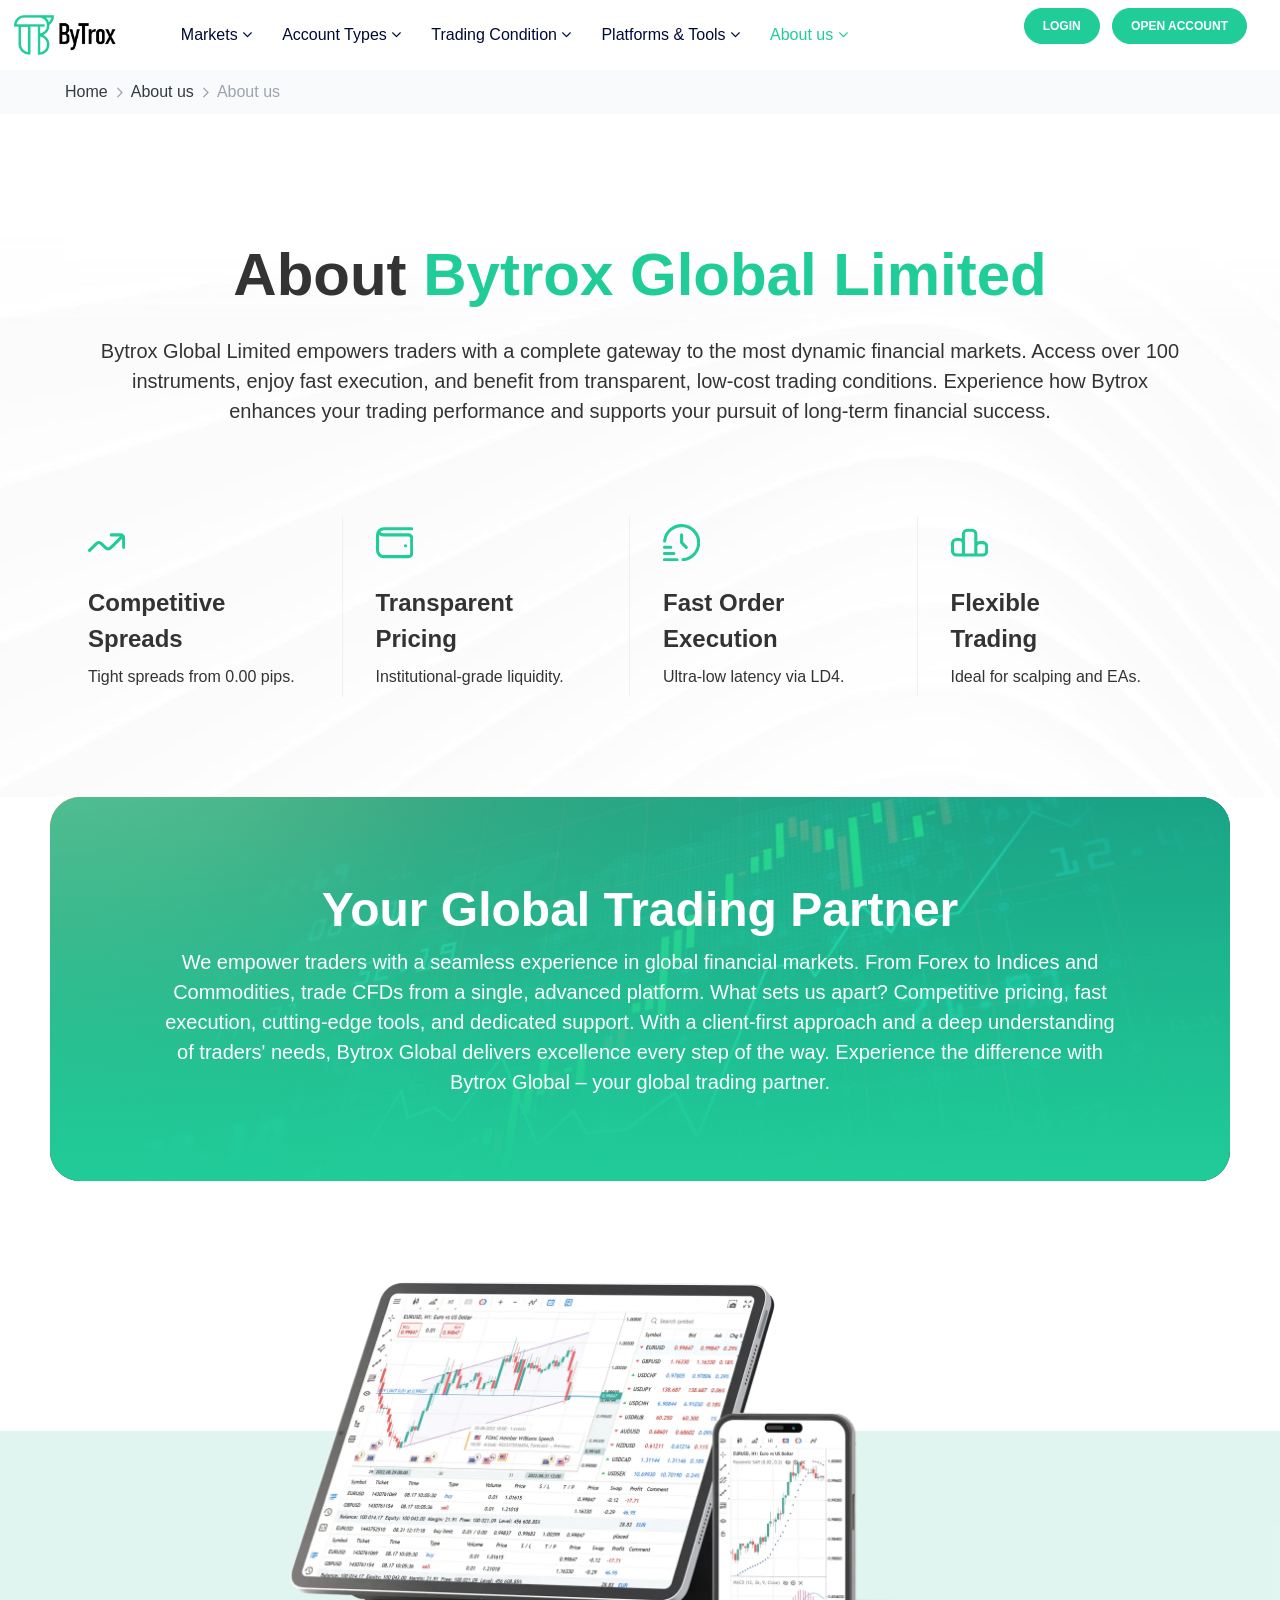
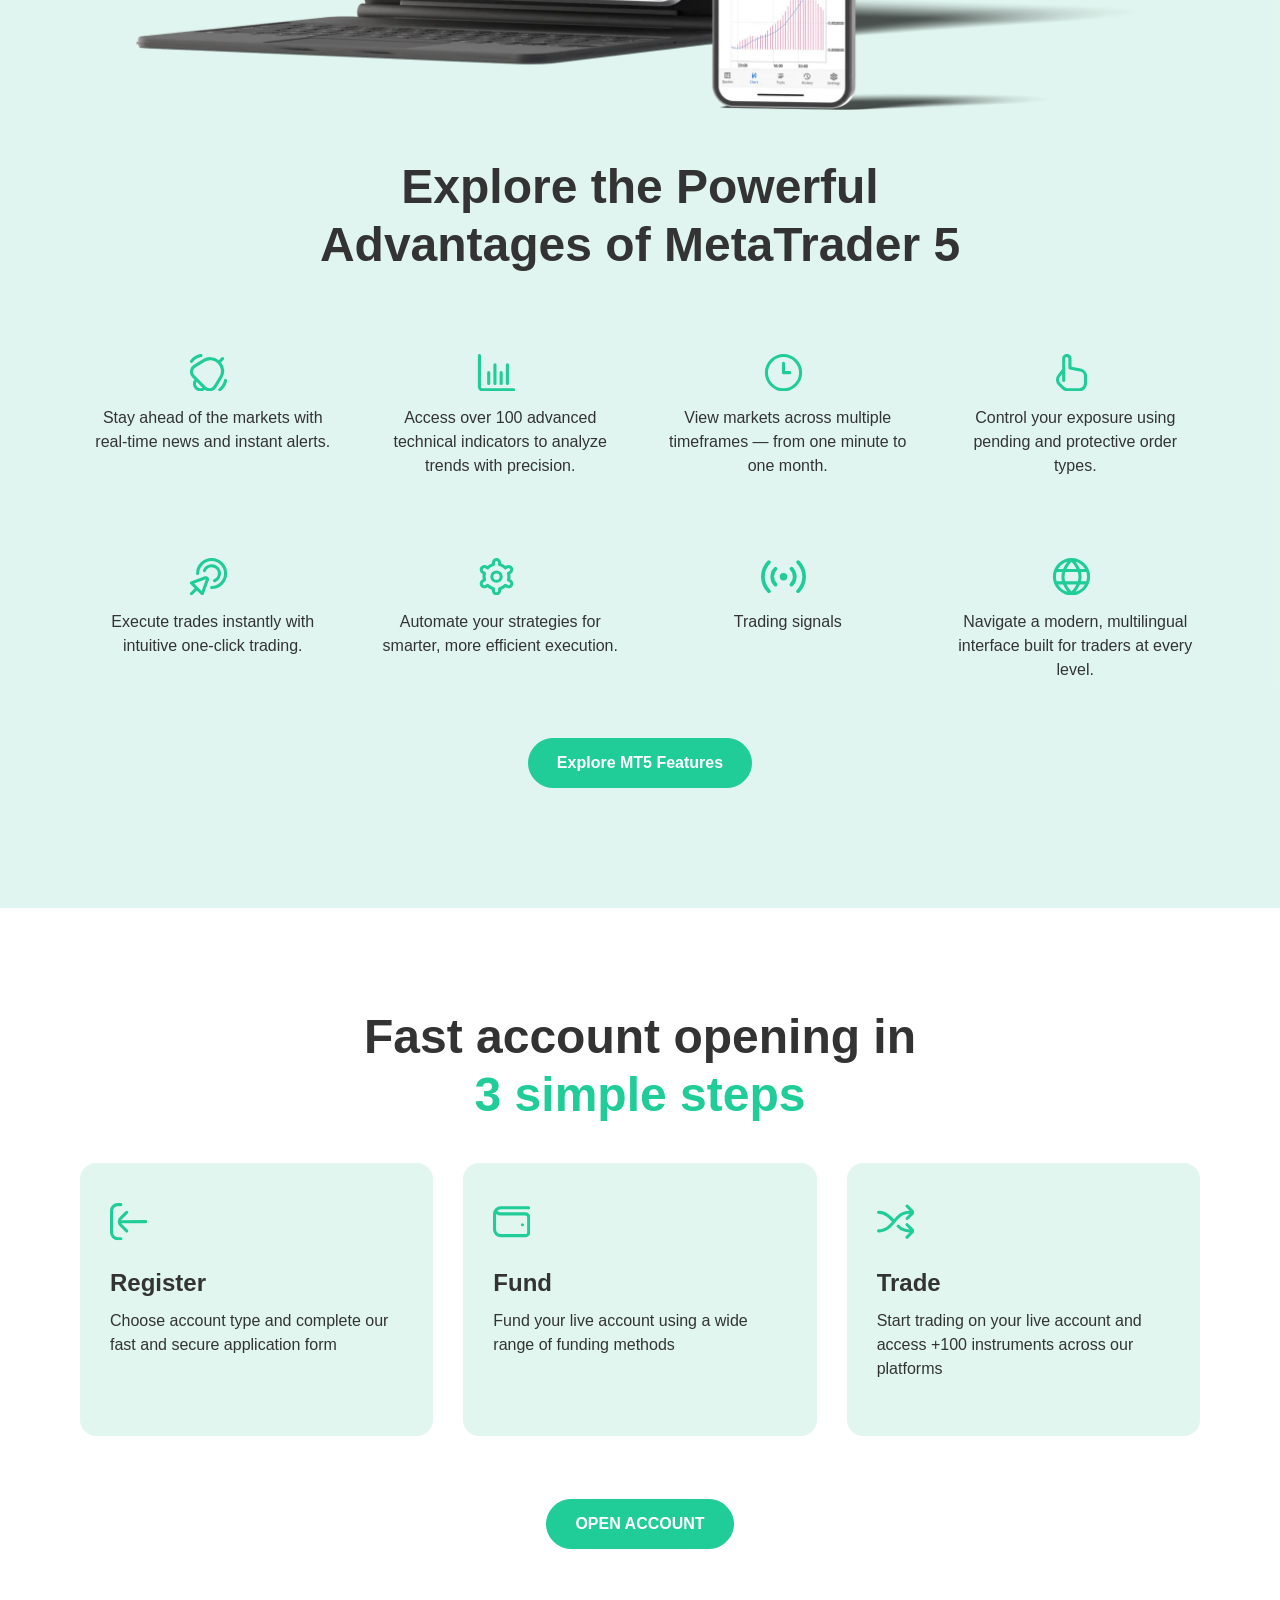
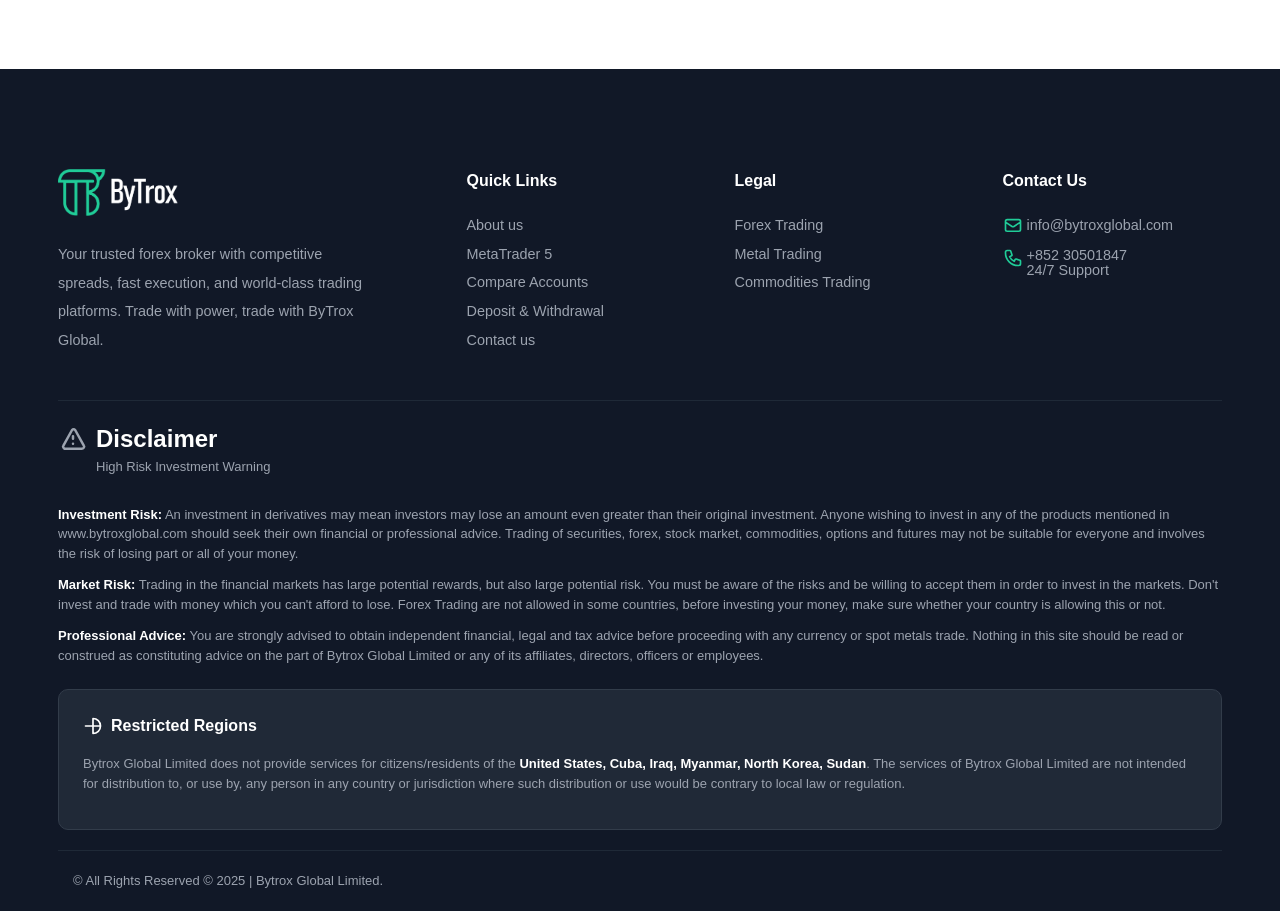
==== about.html @ b49ccc8d "Convert site for Cloudflare Pages" ====
<!DOCTYPE html>
<html lang="en">
<head>
    <meta charset="UTF-8">
    <meta http-equiv="X-UA-Compatible" content="IE=edge">
    
   	<meta name="viewport" content="width=device-width, initial-scale=1.0, user-scalable=no, minimum-scale=1.0, maximum-scale=1.0">
	<title>Bytrox Global Limited - Future of Trading</title>
	<meta name="keywords" content="Bytrox Global Limited - Future of Trading" />
	<meta name="description" content="Bytrox Global Limited - Future of Trading" />
	<link rel="shortcut icon" href="/images/favicon.ico" type="x-icon">		
    <link href="/css/bootstrap-reboot.min.css" rel="stylesheet"><!--重設所有 CSS -->
	<link href="/css/bootstrap.min.css" rel="stylesheet"><!--Bootstrap 4 CSS -->
	<link href="/css/font-awesome.css" rel="stylesheet">
	<link rel="stylesheet" href="/css/swiper.min.css">
	<link href="/css/style.css?t=1" rel="stylesheet">	
</head>
<body>
		<header class="container-fluid header header_bk light-theme" id="header">			
			<div class="row justify-content-center align-items-center">					
				<div class="logo_menu">
				   <a href="index.html" class="logo"></a>
				</div>
				<div class="col p-0 menu d-none d-lg-block d-print-block">					 
					 <ul class="nav animenu_nav ">								
						
						<li class="nav-item li1">
							<a href="forex.html"><span>Markets  <i class="fa fa-angle-down"></i></span></a>
							<div class="animenu_nav_child text-left">
								<a href="forex.html" class="d-block">Forex </a>
								<a href="indices.html" class="d-block">Indices </a>
								<a href="commodities.html" class="d-block">Commodities</a>	
								<a href="metal.html" class="d-block">Metals </a>									
							</div>
						</li>
						<li class="nav-item li3">
							<a href="account.html"><span> Account Types  <i class="fa fa-angle-down"></i></span> </a>
							<div class="animenu_nav_child text-left">
								<a href="account.html" class="d-block">Compare Accounts</a>
							</div>	
						</li>
						<li class="nav-item li4">
							<a href="deposit.html"><span> Trading Condition  <i class="fa fa-angle-down"></i></span> </a>
							<div class="animenu_nav_child text-left">
								<a href="deposit.html" class="d-block">Deposit & Withdrawal</a>
								<a href="trading-hours.html" class="d-block">Trading Hours</a>					
							</div>	
						</li>
						<li class="nav-item li2">
							<a href="mt5.html"><span>Platforms & Tools  <i class="fa fa-angle-down"></i></span> </a>
							<div class="animenu_nav_child text-left">
								<a href="mt5.html" class="d-block">MetaTrader 5</a>
								<a href="calendar.html" class="d-block">Economic Calendar</a>
								<!--<a href="copy.html" class="d-block">Copy Trading</a>-->	
							</div>	
						</li>
						
						
						<li class="nav-item li6">
							<a href="about.html"><span>  About us   <i class="fa fa-angle-down"></i></span> </a>
							<div class="animenu_nav_child text-left">
								<a href="about.html" class="d-block"> About us </a>	
								<a href="contact.html" class="d-block"> Contact us </a>	
							</div>	
						</li>
						
					  </ul>
				</div>
				<div class="col pl-0 text-right d-none d-lg-block d-print-block header_menu_right">	
					<div class="top_login" >
						<a href="#" class="btn btn-primary"><strong>LOGIN</strong></a>
						<a href="#" class="btn btn-primary"><strong>OPEN ACCOUNT</strong></a>
					</div>
					
				</div>
				<div class="col pl-0 pr-2 d-lg-none d-sm-block d-print-block">
					 <ul class="flex-column text-right phone_menu">
						<li class="nav-item dropdown text-right">
						  <div class="navbar-toggler nav-link header_bar" data-toggle="collapse" data-target="#navbarToggleExternalContent" aria-controls="navbarToggleExternalContent" aria-expanded="false" aria-label="Toggle navigation">
							  <i class="fa fa-reorder" id="header_bar"></i>
							  <img src="/images/header/close.svg" width="20" id="header_bar2" style="display:none;">
						 </div>
						<div class="collapse" id="navbarToggleExternalContent">
							<div class="dropdown-menu" style="display:block">								
								
								<div class="accordion" id="phone_menu">
								  <a href="/" class="phone_logo"></a>
								  <div class="card">
									<div class="card-header" id="menu_head_01">
									  <h2 class="mb-0">
										<button class="btn btn-link w-100 collapsed" type="button" data-toggle="collapse" data-target="#menu01" aria-expanded="false" aria-controls="menu01">
										  Markets <span class="fa fa-angle-down float-right"></span>
										</button>
									  </h2>
									</div>
									<div id="menu01" class="collapse" aria-labelledby="menu_head_01" data-parent="#phone_menu" style="">
									  <div class="card-body">
										<a href="forex.html" class="dropdown-item">Forex </a>
										<a href="indices.html" class="dropdown-item">Indices </a>
										<a href="commodities.html" class="dropdown-item">Commodities </a>	
										<a href="metal.html" class="dropdown-item">Metals </a>	
									  </div>
									</div>
									
								  </div>
								  
								   <div class="card">
									<div class="card-header" id="menu_head_03">
									  <h2 class="mb-0">
										<button class="btn btn-link w-100 collapsed" type="button" data-toggle="collapse" data-target="#menu03" aria-expanded="false" aria-controls="menu03">
										 Account Types   <span class="fa fa-angle-down float-right"></span>
										</button>
									  </h2>
									</div>
									<div id="menu03" class="collapse" aria-labelledby="menu_head_03" data-parent="#phone_menu" style="">
									  <div class="card-body">
										<a href="account.html" class="dropdown-item">Compare Accounts </a>											
									  </div>
									</div>
								  </div>
								  <div class="card">
									<div class="card-header" id="menu_head_04">
									  <h2 class="mb-0">
										<button class="btn btn-link w-100 collapsed" type="button" data-toggle="collapse" data-target="#menu04" aria-expanded="false" aria-controls="menu04">
										  Trading Condition   <span class="fa fa-angle-down float-right"></span>
										</button>
									  </h2>
									</div>
									<div id="menu04" class="collapse" aria-labelledby="menu_head_04" data-parent="#phone_menu" style="">
									  <div class="card-body">
										<a href="deposit.html" class="dropdown-item">Deposit & Withdrawal</a>
										<a href="trading-hours.html" class="dropdown-item">Trading Hours</a>								
									  </div>
									</div>
								  </div>
								 <div class="card">
									<div class="card-header" id="menu_head_02">
									  <h2 class="mb-0">
										<button class="btn btn-link w-100 collapsed" type="button" data-toggle="collapse" data-target="#menu02" aria-expanded="false" aria-controls="menu02">
										  Platforms & Tools <span class="fa fa-angle-down float-right"></span>
										</button>
									  </h2>
									</div>
									<div id="menu02" class="collapse" aria-labelledby="menu_head_02" data-parent="#phone_menu" style="">
									  <div class="card-body">
										<a href="mt5.html" class="dropdown-item">MetaTrader 5</a>
										<a href="calendar.html" class="dropdown-item">Economic Calendar</a>
										<a href="copy.html" class="dropdown-item">Copy Trading</a>
									  </div>
									</div>
								  </div>
								  
								  <div class="card">
									<div class="card-header" id="menu_head_06">
									  <h2 class="mb-0">
										<button class="btn btn-link w-100 collapsed" type="button" data-toggle="collapse" data-target="#menu06" aria-expanded="false" aria-controls="menu06">
										  About us  <span class="fa fa-angle-down float-right"></span>
										</button>
									  </h2>
									</div>
									<div id="menu06" class="collapse" aria-labelledby="menu_head_05" data-parent="#phone_menu" style="">
									  <div class="card-body">
										<a href="about.html" class="dropdown-item"> About us </a>	
										<a href="contact.html" class="dropdown-item"> Contact us </a>											
									  </div>
									</div>
								  </div>
								  
								</div>  
								
							</div>
								
							
						  </div>
						</li>						
						<li class="nav-item dropdown float-right">
							<a href="#" class="btn btn-primary phone_top m-0 "><strong>OPEN ACCOUNT</strong></a>
						</li>
					</ul>
				</div>
				
		</div>
	</header>



<!-- banner -->
<div class=" container-fluid " style="background: #f9fafb;padding-top:80px;padding-bottom:10px;">
	<div class="container ">
		<div class="row justify-content-center">
			<div class="col-sm-12">
				<a href="/" class="text-dark">Home</a> <svg width="15" fill="none" stroke="#9ca3af" viewBox="0 0 24 24" aria-hidden="true">
                            <path stroke-linecap="round" stroke-linejoin="round" stroke-width="2" d="M9 5l7 7-7 7"></path>
                        </svg>
					<a href="#" class="text-dark">About us </a> <svg width="15" fill="none" stroke="#9ca3af" viewBox="0 0 24 24" aria-hidden="true">
                            <path stroke-linecap="round" stroke-linejoin="round" stroke-width="2" d="M9 5l7 7-7 7"></path>
                        </svg>
					<a href="#" class="c_grew">About us</a>
			</div>
		</div>
	</div>
</div>
<div class="container-fluid p-0">
  <div class="contact_banner  position-relative">
	<div class=" container-fluid">
		<div class="container ">
			<div class="row align-items-center">
				<div class="col-sm-12 banner_01_cont">
					<div class="banner_cont text-center">
						<h1 class="fwb">About <span class="c_blue">Bytrox Global Limited</span></h1>
						<h5>Bytrox Global Limited empowers traders with a complete gateway to the most dynamic financial markets. Access over 100 instruments, enjoy fast execution, and benefit from transparent, low-cost trading conditions. Experience how Bytrox enhances your trading performance and supports your pursuit of long-term financial success.</h5>
					</div>
				</div>
				
			</div>
			<div class="row maket_header pt-0 ml-0 mr-0 Contact_bg">
				<div class="col-sm-3">
					<div class="p-2">
						<svg fill="#20CC98" width="37.236" height="37.297" role="img" aria-hidden="true"><use href="/images/index/icons.svg#competitive-spreads"></use></svg>
						<h4 class="fwb mb-2 mt-4">Competitive <br>Spreads</h4>
						<h6 class="">Tight spreads from 0.00 pips.</h6>
					</div>				
				</div>
				<div class="col-sm-3">
					<div class="p-2">
						<svg fill="#20CC98" width="37.236" height="37.297" role="img" aria-hidden="true"><use href="/images/index/icons.svg#transparent-pricing"></use></svg>
						<h4 class="fwb mb-2 mt-4">Transparent<br>Pricing</h4>
						<h6 class="">Institutional-grade liquidity.</h6>
					</div>				
				</div>
				<div class="col-sm-3">
					<div class="p-2">
						<svg fill="#20CC98" width="37.236" height="37.297" role="img" aria-hidden="true"><use href="/images/index/icons.svg#fast-order-execution"></use></svg>
						<h4 class="fwb mb-2 mt-4">Fast Order<br>Execution</h4>
						<h6 class="">Ultra-low latency via LD4.</h6>
					</div>				
				</div>
				<div class="col-sm-3">
					<div class="p-2">
						<svg fill="#20CC98" width="37.236" height="37.297" role="img" aria-hidden="true"><use href="/images/index/icons.svg#flexible-trading"></use></svg>
						<h4 class="fwb mb-2 mt-4">Flexible<br>Trading</h4>
						<h6 class="">Ideal for scalping and EAs.</h6>
					</div>				
				</div>
				
			</div>
			
		</div>
	</div>
	
  </div>
</div>

	<div class="container step_bg step_bg2" style="border-radius:30px;overflow:hidden;margin-bottom:250px;">
		<div class="row m-0 justify-content-center pt-4 pb-4 ">
			<div class="col-sm-10 text-center">
				<div>
					<h2 class="fwb mb-2">Your Global Trading Partner</h2>
					<h5>We empower traders with a seamless experience in global financial markets. From Forex to Indices and Commodities, trade CFDs from a single, advanced platform. What sets us apart? Competitive pricing, fast execution, cutting-edge tools, and dedicated support. With a client-first approach and a deep understanding of traders' needs, Bytrox Global delivers excellence every step of the way. Experience the difference with Bytrox Global – your global trading partner.</h5>
				</div>
				
			</div>
			
			
		</div>
	</div>
<div class="container-fluid index_02_bg">
	<div class="container maket_header pb-0">
		<div class="row m-0 maket_header justify-content-between">
			<div class="col-sm-12 text-center mb-5">
				<img src="images/index/about_mt5.png" width="1008" style="margin-top: -350px;">
			</div>	
			<div class="col-sm-12 text-center mb-4 ">
				<h2 class="fwb mb-3 ">Explore the Powerful<br>Advantages of MetaTrader 5</h2>
			</div>
			<div class="col-sm-3 index_02_cont">
				<div class="">
					<svg fill="#20CC98" width="37.236" height="37.297" role="img" aria-hidden="true"><use href="/images/index/icons.svg#financial-notification"></use></svg>
					<h6 class="ml-2">Stay ahead of the markets with real-time news and instant alerts.</h6>
				</div>
			</div>
			<div class="col-sm-3 index_02_cont">
				<div class="">
					<svg fill="#20CC98" width="37.236" height="37.297" role="img" aria-hidden="true"><use href="/images/index/icons.svg#technical-indicators"></use></svg>
					<h6 class="ml-2">Access over 100 advanced technical indicators to analyze trends with precision.</h6>
				</div>
			</div>
			<div class="col-sm-3 index_02_cont">
				<div class="">
					<svg fill="#20CC98" width="37.236" height="37.297" role="img" aria-hidden="true"><use href="/images/index/icons.svg#time-frames"></use></svg>
					<h6 class="ml-2">View markets across multiple timeframes — from one minute to one month.</h6>
				</div>
			</div>
			<div class="col-sm-3 index_02_cont">
				<div class="">
					<svg fill="#20CC98" width="37.236" height="37.297" role="img" aria-hidden="true"><use href="/images/index/icons.svg#pending-orders"></use></svg>
					<h6 class="ml-2">Control your exposure using pending and protective order types.</h6>
				</div>
			</div>
			<div class="col-sm-3 index_02_cont">
				<div class="">
					<svg fill="#20CC98" width="37.236" height="37.297" role="img" aria-hidden="true"><use href="/images/index/icons.svg#one-click-trading"></use></svg>
					<h6 class="ml-2">Execute trades instantly with intuitive one-click trading.</h6>
				</div>
			</div>
			<div class="col-sm-3 index_02_cont">
				<div class="">
					<svg fill="#20CC98" width="37.236" height="37.297" role="img" aria-hidden="true"><use href="/images/index/icons.svg#automated-trading"></use></svg>
					<h6 class="ml-2">Automate your strategies for smarter, more efficient execution.</h6>
				</div>
			</div>
			<div class="col-sm-3 index_02_cont">
				<div class="">
					<svg fill="#20CC98" width="37.236" height="37.297" role="img" aria-hidden="true"><use href="/images/index/icons.svg#trading-signals"></use></svg>
					<h6 class="ml-2">Trading signals</h6>
				</div>
			</div>
			<div class="col-sm-3 index_02_cont">
				<div class="">
					<svg fill="#20CC98" width="37.236" height="37.297" role="img" aria-hidden="true"><use href="/images/index/icons.svg#user-interface"></use></svg>
					<h6 class="ml-2">Navigate a modern, multilingual interface built for traders at every level.</h6>
				</div>
			</div>
			<div class="col-12 banner_btn text-center mt-3">
				<a href="#" class="btn btn-primary"><strong>Explore MT5 Features</strong></a>
			</div>
	    </div>	
	</div>
</div>	

<div class="container-fluid ">
	<div class="container maket_header">
		<div class="row m-0 justify-content-between">
			
			<div class="col-sm-12 text-center mb-4">
				<h2 class="fwb mb-3">Fast account opening in <br><span class="c_blue">3 simple steps</span></h2>
			</div>
			
			<div class="col-sm-4">
				<div class="deposit_bg">
					<svg fill="#20CC98" width="37.236" height="37.297" role="img" aria-hidden="true"><use href="/images/index/icons.svg#enter"></use></svg>
					<h4 class="fwb mb-2 mt-4">Register</h4>
					<h6 class="">Choose account type and complete our fast and secure application form</h6>
				</div>				
			</div>
			<div class="col-sm-4">
				<div class="deposit_bg">
					<svg fill="#20CC98" width="37.236" height="37.297" role="img" aria-hidden="true"><use href="/images/index/icons.svg#wallet"></use></svg>
					<h4 class="fwb mb-2 mt-4">Fund</h4>
					<h6 class="">Fund your live account using a wide range of funding methods</h6>
				</div>				
			</div>
			<div class="col-sm-4">
				<div class="deposit_bg">
					<svg fill="#20CC98" width="37.236" height="37.297" role="img" aria-hidden="true"><use href="/images/index/icons.svg#shuffle"></use></svg>
					<h4 class="fwb mb-2 mt-4">Trade</h4>
					<h6 class="">Start trading on your live account and access +100 instruments across our platforms</h6>
				</div>				
			</div>
			<div class="col-12 banner_btn text-center mt-5">
				<a href="#" class="btn btn-primary"><strong>OPEN ACCOUNT</strong></a>
				
			</div>
	    </div>	
	</div>
</div>
<footer class="container-fluid ">	
		<div class="container">
			<div class="row footer">					
				<div class="col-sm pl-0" style="max-width:360px;">					
					<div >
                        <img src="/images/header/logo.png" alt="" width="120">
                    </div>					
					
					<div class="pt-4" style="max-width:320px;">Your trusted forex broker with competitive spreads, fast execution, and world-class trading platforms. Trade with power, trade with ByTrox Global.</div>
				</div>
				<div class="col-sm  d-none d-lg-block d-md-block d-print-block">
					<div class="row justify-content-around">
						<div class="col-sm-3" style="max-width:300px;">
							<h5 class="mb-2"><strong>Quick Links </strong></h5>
							<a href="about.html" class="d-block"> About us </a>	
							<a href="mt5.html" class="d-block">MetaTrader 5</a>
							<a href="account.html" class="d-block">Compare Accounts </a>	
							<a href="deposit.html" class="d-block">Deposit & Withdrawal</a>
							<a href="contact.html" class="d-block"> Contact us </a>	
						</div>
						<div class="col-sm-3" style="max-width:300px;">
							<h5 class="mb-2"><strong>Legal </strong></h5>
							<a href="forex.html" class="d-block"> Forex Trading</a>
							<a href="metal.html" class="d-block"> Metal Trading</a>
							<a href="commodities.html" class="d-block">  Commodities Trading</a>
						</div>
						
						
						<div class="col-sm-3" style="max-width:300px;">
							<h5 class="mb-2"><strong>Contact Us </strong></h5>
							<a href="mailto:info@bytroxglobal.com" class="d-flex mb-2"> 
								<svg width="20px" fill="none" stroke="#20CC98" viewBox="0 0 24 24">
									<path stroke-linecap="round" stroke-linejoin="round" stroke-width="2" d="M3 8l7.89 5.26a2 2 0 002.22 0L21 8M5 19h14a2 2 0 002-2V7a2 2 0 00-2-2H5a2 2 0 00-2 2v10a2 2 0 002 2z"></path>
								</svg>
								<span class="pl-1">info@bytroxglobal.com</span>
							</a>
							<a href="telto:+971-50-8596-279" class="d-flex align-items-start">
								<svg width="20px" fill="none" stroke="#20CC98" viewBox="0 0 24 24">
									<path stroke-linecap="round" stroke-linejoin="round" stroke-width="2" d="M3 5a2 2 0 012-2h3.28a1 1 0 01.948.684l1.498 4.493a1 1 0 01-.502 1.21l-2.257 1.13a11.042 11.042 0 005.516 5.516l1.13-2.257a1 1 0 011.21-.502l4.493 1.498a1 1 0 01.684.949V19a2 2 0 01-2 2h-1C9.716 21 3 14.284 3 6V5z"></path>
								</svg>
								<div style="line-height:1.1;" class="pl-1">+852 30501847<br>24/7 Support</div>
							</a>	
						</div>
						
						
						
					</div>
				</div>
				
		</div>
        
		<div class="footer2 text-warp row ">
        	
           
                <div class="">
					<hr>
					<div class="d-flex align-items-start mb-3">
						<svg class="mr-2 mt-1" width="30px" fill="none" stroke="currentColor" viewBox="0 0 24 24">
							<path stroke-linecap="round" stroke-linejoin="round" stroke-width="2" d="M12 9v2m0 4h.01m-6.938 4h13.856c1.54 0 2.502-1.667 1.732-2.5L13.732 4c-.77-.833-1.732-.833-2.5 0L4.314 16.5c-.77.833.192 2.5 1.732 2.5z"></path>
						</svg>
						<div>
							<h4 class="fwb">Disclaimer</h4>
							<p class="text-gray-400 font-semibold">High Risk Investment Warning</p>
						</div>
					</div>
					<div class="space-y-4 text-sm text-gray-400 leading-relaxed">
						<p>
							<strong class="text-gray-200">Investment Risk:</strong> An investment in derivatives may mean investors may lose an amount even greater than their original investment. Anyone wishing to invest in any of the products mentioned in www.bytroxglobal.com should seek their own financial or professional advice. Trading of securities, forex, stock market, commodities, options and futures may not be suitable for everyone and involves the risk of losing part or all of your money.
						</p>

						<p>
							<strong class="text-gray-200">Market Risk:</strong> Trading in the financial markets has large potential rewards, but also large potential risk. You must be aware of the risks and be willing to accept them in order to invest in the markets. Don't invest and trade with money which you can't afford to lose. Forex Trading are not allowed in some countries, before investing your money, make sure whether your country is allowing this or not.
						</p>

						<p>
							<strong class="text-gray-200">Professional Advice:</strong> You are strongly advised to obtain independent financial, legal and tax advice before proceeding with any currency or spot metals trade. Nothing in this site should be read or construed as constituting advice on the part of Bytrox Global Limited or any of its affiliates, directors, officers or employees.
						</p>

						<div class="p-4 mt-4 mb-2 border">
							<h6 class="d-flex align-items-center fwb mb-3">
								<svg class="mr-2" width="20px" fill="none" stroke="currentColor" viewBox="0 0 24 24">
									<path stroke-linecap="round" stroke-linejoin="round" stroke-width="2" d="M21 12a9 9 0 01-9 9m9-9a9 9 0 00-9-9m9 9H3m9 9v-9m0-9v9"></path>
								</svg>
								Restricted Regions
							</h6>
							<p class="">
								Bytrox Global Limited does not provide services for citizens/residents of the <strong class="text-gray-200">United States, Cuba, Iraq, Myanmar, North Korea, Sudan</strong>. The services of Bytrox Global Limited are not intended for distribution to, or use by, any person in any country or jurisdiction where such distribution or use would be contrary to local law or regulation.
							</p>
						</div>
					</div>
					<hr>
				</div>
				<p class="col-sm-12 pb-2">&copy; All Rights Reserved © 2025 | Bytrox Global Limited.</p>
				
				
					
        </div>
		
		
		
	</footer>
	<script src="/js/jquery-3.1.1.min.js"></script>
	<script src="/js/popper.min.js"></script>
	<script src="/js/bootstrap.min.js"></script>
	<script src="/js/swiper-bundle.js"></script>
	<script src="/js/isScroll.js"></script>
	<script src="/js/style.js"></script>
	<script src="/js/echarts.min.js"></script> 	
	
	<script>
	var chkcomhk=window.location.href;
if(chkcomhk.indexOf("forex.html")>-1){
	$(".li1").addClass("active");
}else if(chkcomhk.indexOf("indices.html")>-1){
	$(".li1").addClass("active");
}else if(chkcomhk.indexOf("commodities.html")>-1){
	$(".li1").addClass("active");
}else if(chkcomhk.indexOf("metal.html")>-1){
	$(".li1").addClass("active");
}else if(chkcomhk.indexOf("mt5.html")>-1){
	$(".li2").addClass("active");
}else if(chkcomhk.indexOf("calendar.html")>-1){
	$(".li2").addClass("active");
}else if(chkcomhk.indexOf("account.html")>-1){
	$(".li3").addClass("active");
}else if(chkcomhk.indexOf("deposit.html")>-1){
	$(".li4").addClass("active");
}else if(chkcomhk.indexOf("trading-hours.html")>-1){
	$(".li4").addClass("active");
}else if(chkcomhk.indexOf("copy.html")>-1){
	$(".li4").addClass("active");
}else if(chkcomhk.indexOf("partnership.html")>-1){
	$(".li5").addClass("active");
}else if(chkcomhk.indexOf("about.html")>-1){
	$(".li6").addClass("active");
}else if(chkcomhk.indexOf("contact.html")>-1){
	$(".li6").addClass("active");
}
</script>
	</body>
</html>
---- css/style.css ----
body{background:#fff; color:#333!important;line-height: 1.5;font-family: "MicrosoftYaHei","Hiragino Sans GB", "Heiti SC", "Microsoft YaHei", "WenQuanYi Micro Hei","Helvetica Neue", Helvetica, Arial, "PingFang SC", sans-serif;}
.h1, .h2, .h3, .h4, .h5, .h6, h1, h2, h3, h4, h5, h6{line-height: 1.5;font-weight:400;margin-bottom:0;}
ol, ul, li {  padding-inline-start: 0px;  list-style: none;}
a{color:#20CC98;}
a:hover{text-decoration: none;color:#20CC98;opacity:0.8;}	
.ellipsis { text-overflow: ellipsis; color:#000;    overflow: hidden;    white-space: nowrap; }
.ellipsis2 { overflow: hidden; text-overflow: ellipsis; display: -webkit-box; -webkit-line-clamp: 2;  -webkit-box-orient: vertical;}
.ellipsis4 { overflow: hidden;text-overflow: ellipsis;  display: -webkit-box; -webkit-line-clamp: 4;  -webkit-box-orient: vertical;}
img{ max-width: 100%;}
.f14{font-size:14px;}
.c54{color:#545454;}
.c9{color:#999;}
.line_h{line-height:1.5;}
.btn{white-space: inherit;}
.h2,h2{font-size:48px;line-height:1.2;}
.text-danger {
  color: #20CC98 !important;
}
@font-face {
  font-family: 'Arimo';
  src: url('/skin/2023/font/Arimo-Regular.ttf');
}
@font-face {
  font-family: 'Arimo-Bold';
  src: url('/skin/2023/font/Arimo-Bold.ttf');
}



@font-face {
  font-family: 'iconfont';
  src: url('/skin/2023/font/iconfont.eot');
  src: url('/skin/2023/font/iconfont.eot?#iefix') format('embedded-opentype'),
      url('/skin/2023/font/iconfont.woff2') format('woff2'),
      url('/skin/2023/font/iconfont.woff') format('woff'),
      url('/skin/2023/font/iconfont.ttf') format('truetype'),
      url('/skin/2023/font/iconfont.svg#iconfont') format('svg');
}
.top_icon .dropdown-toggle:after {display:none; vertical-align: inherit;  border-top: 0;  border-right: 0;    border-bottom: 0;    border-left: 0;    content: "\f107";    font-family: 'FontAwesome';}
.top_icon .dropdown-toggle:hover:after{content:"\f106";}
.top_icon{display:flex;float:right;    top: 8px;align-items:center;position:relative;padding-left:32px;margin-left:32px;}
.top_icon:after{transition: all 0.5s ease-in-out;height:30px;width:1px;background:#EBEBEB;  content:'';display:block;position:absolute;top:27px;left:0;}
.top_service{position:relative;}
.top_service:after{width:8px;height:8px;background:#F34459;border-radius:5px;content:'';display:block;position:absolute;top:34%;right:-1px;}

.light-theme .top_icon:after{background:#41434A;    top: 27px;}
.light-theme.mini .top_icon:after{background:#EBEBEB;    top: 15px;}
.mini .top_icon:after{background:#EBEBEB;    top: 15px;}


.header_bk {position: fixed; left: 0;  top: 0;z-index: 9999; box-sizing: border-box;  transition: all 0.5s ease-in-out;}
.header{line-height:70px;background-color:#fff;height:70px;}

#tv_chart_container{height: 560px !important;}
#tv_chart_container iframe{height: 100% !important;}

.header.mini{background-color:#fff; box-shadow: 0 4px 8px rgba(0, 0, 0, 0.03);height: 70px;line-height: 70px;}
.header.on{background-color:transparent; box-shadow: 0 4px 8px rgba(0, 0, 0, 0.03);}
.header .menu {  text-align: center;height: 33px;       position: initial;}
.menu ul li{margin-left:15px;  text-align: center;height: 66px; }
.menu ul li a{cursor:pointer;}
.menu ul li * {}
.menu ul li h5{font-size:1rem!important;}
.menu ul li span { display: block; font-size: 16px;    padding: 1px 10px; line-height: 30px;  color:#6D6F78;position:relative;}
.menu ul li a:hover span, .menu ul li a:hover label{ color: #1E202B!important;}
.menu ul li.active span{color: #000!important;}
.menu ul li a:hover em, .menu ul li.active em {    width: 100%;}
.menu ul li label {  transform: scale(0.6);   color: #fff;    opacity: 0.39;    filter: alpha(opacity=39);}

.header_bk .menu ul li:first-child{margin-left:0;}
.header_bk .menu ul li:last-child span{padding-right:0;}
.header_bk .menu ul li:first-child span{padding-left:0;}

.header .btn-outline-primary{background:#e9f0ff;border-radius:50px;font-size:16px;padding:5px 15px;}
.btn-primary{background:#20CC98;border-color:#20CC98;color:#fff!important;font-size:12px;padding:5px 24px;border-radius:50px;    top: 0px;    position: relative;}
.btn-primary2{background:#F3F3F3;border-color:#F3F3F3;color:#6D6F78;font-size:14px;padding:5px 24px;border-radius:50px;    top: 0px;    position: relative;}

.banner_01 .btn-primary,.banner_btn .btn-primary{background:#20CC98;border-color:#20CC98;color:#fff;font-size:16px;padding:12px 28px;border-radius:50px;    top: 0px;    position: relative;}
.banner_01 .btn-primary2,.banner_btn .btn-primary2{background: #373941;    border-color: #373941;    color: #F5F5F5;font-size:16px;padding:12px 28px;border-radius:50px;    top: 0px;    position: relative;}
.btn-primary4{background:#20CC98;border-color:#20CC98;color:#14171D;font-size:20px;padding:12px 48px;border-radius:50px;    top: 0px;    position: relative;}
.btn-primary:hover,.btn-primary4:hover{background:#20CC98;border-color:#20CC98;opacity:0.85}
.btn-primary2:hover{opacity:0.85;}
.btn-light{background:#f3f3f3;border-color:#f3f3f3;color:#1E202B;font-size:16px;font-weight:700;padding:9px 25px;border-radius:50px;}
.btn-light:hover{background:#20CC98;border-color:#20CC98;color:#14171D;}

.btn-light2{background:#f3f3f3;border-color:#f3f3f3;color:#20cc98;font-size:16px;font-weight:700;padding:12px 25px;border-radius:8px;}
.btn-light3{background:#c5ffed47;border-color:#c5ffed47;color:#fff;font-size:16px;font-weight:700;padding:12px 25px;border-radius:8px;}
.btn-light2:hover{opacity:0.85;}
.btn-light3:hover{opacity:0.85;color:#fff;}

.lost .btn-dark{    background: #1E202B; border-color: #1E202B;color:#20CC98;font-size:16px;padding:8px 26px;border-radius:50px;    top: 0px;    position: relative;}


.top_service{background:url(../images/header/top-service.svg) no-repeat;display: block; width: 24px; height: 80px; background-size: 100%;
    background-position: center;   text-align: center;     margin-left: 24px; }
.top_service:hover{background:url(../images/header/top-service-hover2.svg) no-repeat center; height: 80px;}
.language_img{background:url(../images/header/top-language.svg) no-repeat;display: block; width: 24px; height: 80px; background-size: 100%;
    background-position: center;   text-align: center;     margin-left: 24px; }
.language_img:hover{background:url(../images/header/top-language-hover2.svg) no-repeat center; height: 80px;}
.download_img{;background:url(../images/header/top-download.svg) no-repeat;display: block; width: 24px; height: 80px; background-size: 100%;
    background-position: center;   text-align: center;     margin-left: 0px; }
.download_img:hover{background:url(../images/header/top-download-hover2.svg) no-repeat center; height: 80px;}

.light-theme .download_img,.light-theme .top_service,.light-theme .language_img{height: 80px;}
.light-theme.mini .download_img,.light-theme.mini .top_service,.light-theme.mini .language_img,
.mini .download_img,.mini .top_service,.mini .language_img{height: 60px;}

.light-theme .top_service:hover{background:url(../images/header/top-service-hover.svg) no-repeat center;}
.light-theme.mini .top_service:hover,.mini .top_service:hover {background:url(../images/header/top-service-hover2.svg) no-repeat center;}
.light-theme .language_img:hover{background:url(../images/header/top-language-hover.svg) no-repeat center;}
.light-theme.mini .language_img:hover,.mini .language_img:hover {background:url(../images/header/top-language-hover2.svg) no-repeat center;}
.light-theme .download_img:hover{background:url(../images/header/top-download-hover.svg) no-repeat center;}
.light-theme.mini .download_img:hover,.mini .download_img:hover {background:url(../images/header/top-download-hover2.svg) no-repeat center;}


.dropdown a.nav-link,.light-theme.header.mini .dropdown a.nav-link{color:#333;padding-left:12px;padding-right:12px;}
.light-theme .dropdown a.nav-link{color:#000A37;}
.light-theme.header.mini .menu ul li span {color:#000A37;}
.fa-reorder{font-size: 19px!important;}
.logo_menu{min-width:130px;margin-right:4%;}
.logo,.header.mini .logo{background:url(../images/header/logo2.png) no-repeat  center center;height: 40px;    background-size: contain;display:block;}
.light-theme .logo{background:url(../images/header/logo2.png) no-repeat  center center;background-size: auto 100%;height:40px;display:block;}
.logo,.header.mini .fa-reorder{color:#000A37; }
.light-theme .fa-reorder{color:#000A37;}
.light-theme .menu ul li span{color:#000A37;}
.light-theme .menu ul li.active span{color: #20CC98!important;}
.light-theme .menu ul li a:hover span,.light-theme .menu ul li a:hover label{color: #20CC98!important;}
.light-theme.mini .menu ul li a:hover span,.light-theme.mini .menu ul li.active span{color:#20CC98!important;}
.light-theme.mini .menu ul li a:hover label{color:#000!important;}
.light-theme.header .btn-primary2{background:#373941;border-color:#373941;color:#fff;}
.light-theme.mini.header .btn-primary2{background: #F3F3F3;    border-color: #F3F3F3;    color: #6D6F78;}
.light-theme.mini.header .btn-primary{background:#20CC98;border-color:#20CC98;color:#fff;}
.light-theme.header .btn-primary{background:#20CC98;border-color:#20CC98;color:#fff;}

.light-theme.header .btn-primary2.btn{margin-right:10px;}


.animenu_nav > li:hover > a .fa-angle-down:before{content:"\f106";}

.menu ul li.active {}

.menu_top{font-size:13px;text-align: right;}
.menu_top a{padding:5px 0px 10px 25px;color:#fff;display:inline-block;font-size:12px;}
.menu_top a:hover{color:#c5a36f;}
.dropdown-item{color:#212529!important;min-width: 100px;    font-size: 14px;display: flex;    align-items: center;}
.badge-danger{background:#fff;border: 1px solid #A59067;border-radius:4px;color:#A59067;}
.badge {    font-size: 12px;  padding:2px 6px;  font-style: normal;    transform: scale(0.73, 0.73);    font-weight: 400;}

.animenu_nav .nav-item{position:relative;}
.animenu_nav > li:hover > .animenu_nav_child {  opacity: 1;  visibility: visible;  margin: 0;}
.animenu_nav > li:hover > a {  color: #fff;}
.animenu_nav_child {font-size:14px;  min-width:220px; position: absolute;  top:50px;  left:0;  z-index: 1111;
  opacity: 0;  visibility: hidden;  margin: 20px 0 0 0; background: #fff;border-radius:15px;padding: 8px;
  box-shadow:0px 4px 24px rgb(23 56 153 / 8%); color:#323232;  transition: margin .15s, opacity .15s;}
.animenu_nav_child a {position:relative;color:#6D6F78; padding:16px 8px 16px 16px;margin:0px!important;min-width:max-content;text-align:left;line-height:1.2;}
.animenu_nav_child a:before{content:"";left:8px;top:16px;position:absolute;}
.animenu_nav_child a:hover { padding-left:32px; border-radius:5px;  background: #F9F9F9;color:#20CC98;cursor:pointer;transition: margin .15s, opacity .15s;}
.animenu_nav_child a:hover:before{content:"";width:16px;height:14px;left:9px;top:16px;position:absolute;background:url(../images/header/arrow-right.svg) no-repeat center;}

.animenu_nav_child li.dropdown-item{color:#333;}
.animenu_nav_child li.dropdown-item:focus, .animenu_nav_child li.dropdown-item:hover{background:inherit;color:#fed267;}
.animenu_nav_child li.dropdown-item a{color:#333;}
.animenu_nav_child li.dropdown-item:focus a, .animenu_nav_child li.dropdown-item:hover a{background: inherit; color: #fed267;}
.animenu_nav_child .border-right{border-right:1px solid #2f2f2f!important;}
.animenu_nav_child .border-bottom{border-bottom:1px solid #2f2f2f!important;}
.animenu_nav_child h5{font-size:1.2rem;}

.animenu_nav_child h2{line-height:1.5;margin-bottom:25px;}


.header .dropdown-menu{width:auto;}
.header .dropdown-menu.show {border:0;padding: 8px;left:-50px;top:65px;  box-shadow: 0px 4px 24px rgb(23 56 153 / 8%);background-color: #fff;border-radius:15px;}
.header .dropdown-menu.show .dropdown-item{padding: 6px 8px 6px 8px;width:auto;min-width:130px;  background-color: #fff;color:#323232!important;line-height:2.3;}
.header .dropdown-menu.show .dropdown-item:hover{     border-radius: 5px;    background: #F9F9F9;    color: #1E202B!important;}

.header_menu_right{max-width:250px;}

.light-theme.mini.header .dropdown-menu.show,.mini.header .dropdown-menu.show {top:56px;}

.index_app_down{     line-height: 3;   width: 160px;    padding: 10px 0px;text-align:center;}
.index_app_down p{line-height:1.8;font-size:14px;color:#000;margin-bottom:0;}
.index_app_down .btn-dark{border-radius:50px;background:#000;font-size:14px;padding:6px 20px;}

.phone_menu .dropdown .nav-link {color:#333;float: right;padding:0 15px;height: 100px;    line-height: 100px;}
.mini .phone_menu .dropdown .nav-link {color:#fff;float: right;padding:0 15px;height:60px;    line-height: 57px;}
.phone_menu .dropdown .nav-link span{font-size:25px;color:#323232;padding:21px 0;    opacity: 0.9;}
.phone_menu .dropdown .nav-link .fa-bars{font-size:25px;color:#323232;padding:3px  0;    opacity: 0.9;}
.phone_menu .dropdown .dropdown-item{line-height:2;}
.phone_menu .dropdown-header{text-align:left;font-size: 1rem;    color: #323232;}
.phone_menu .dropdown-item.active, .dropdown-item:active{background-color: #f7f7f7;color:#323232!important;}
.phone_menu .dropdown-menu.show{transform:all 0.5s cubic-bezier(0.68, -0.55, 0.27, 1.55)!important; top: -5px!important;left: -48px!important;}
.phone_menu .login{float: right;    top: 10px;    position: relative;}
.phone_menu .dropdown-divider{margin:0;border-top: 1px solid #2f2f2f;}

.phone_menu .collapse .dropdown-menu {background-color:#14171D!important;transition: all 0.5s ease-in-out;right: -3px !important;    left: auto !important;    min-width: 100vw;    top: -2px!important;
    overflow-y: auto;    height:auto;  max-height:100vh ;   z-index: 111;    border: 0;    border-radius: 0;}
.phone_menu .card-body .dropdown-item{padding: .4rem 1.1rem;  color:#fff!important;  background: #14171D;font-size:16px;}
.phone_menu .card{transition:3s;border:0;background:#fff;}
.phone_menu .card-header{background:transparent;padding: 0rem;border-bottom: 0px solid rgba(0,0,0,.125);}
.phone_menu .btn-link{margin-bottom:0;color:#fff;background: #14171D;    border-top: 1px solid #20CC98;  padding: 0.6rem 1rem;   border-radius: 0;font-weight:700; text-align:left;   font-size: 18px;}
.phone_menu .btn-link:hover{text-decoration: none;}
.phone_menu .card-body{    padding: 0rem 0 1rem;    border: 0px solid #d2d6da;background:#14171D;}
.phone_menu .btn-link.collapsed{    border:1px solid #14171D;color:#fff;font-weight:700;background:#14171D; }
.phone_menu .btn-link.collapsed a{color:#323232;font-weight:700;}
.phone_menu .collapse .dropdown-menu:after{content:"";height:100vh; width:100vw;background:rgb(0 0 0 / 62%);display:block;position: fixed;}
.phone_menu .btn-link .fa-angle-down:before{content:"\f106";line-height: 1.6;}
.phone_menu .btn-link.collapsed .fa-angle-down:before{content:"\f107";}
.phone_menu .card-body .dropdown-item:last-child{padding-bottom:1rem;}

#header_bar2{z-index:1111;position:relative;}
.phone_logo{margin:8px 15px 15px;background:url(../images/header/logo2.png) no-repeat left center;background-size:auto 100%;height:37px;display:block;}

a.bg-light{border-radius:5px;}
a.bg-light:hover{background:#A59067!important;color:#fff;}


.c_blue{color:#20CC98;}
.c_grew{    color: #9ca3af;}
/*底部*/
.text-success {  padding:6px 0;  color:#11b17c!important;}	
.tishi_bg{box-shadow:0px 3px 6px 0px rgba(0,0,0,0.3);    z-index: 12;   position: relative;}
footer{background-color: #111827;}
.footer{padding-left: 8px;    padding-right: 8px;color:#9ca3af;background-color: #111827;font-size:0.9rem;line-height:2;padding-top:100px;padding-bottom:15px; z-index: 13;   position: relative;}
.footer p{line-height:1.8;margin-bottom:0;}
.footer a{color:#9ca3af;display:block;}
.footer h5{color:#fff;font-size:16px;position:relative;padding-bottom:10px;}
.footer a:hover,.footer2 a:hover{color:#20CC98;}
.footer2 a{color:#9ca3af;font-size:13px; padding-right:15px;}
.footer2 p{margin-bottom:12px;font-size:13px;}
.footer2{color:#9ca3af;font-size:12px;padding-top:10px;margin-bottom:0px;padding-left: 8px;    padding-right: 8px;}
hr{background: #1f2937 ;
    width: 100%;
    height: 1px;
    border: 0;
    margin: 20px 0 20px 0;}
.footer2 .border{background:#202937;border-color:#323c4a!important;border-radius:10px;}
.footer2 .fwb,.footer2 strong{color:#fff;}

.share_footer{padding: 0px 2% 0px;background:#192a3c;color:#fff;}
.share_footer .fa{border: 2px solid #fff;    padding: 18px;    border-radius: 15px;    line-height: 0.8;    font-size: 32px!important;}
.footer_2 .close.btn{color:#fff!important;line-height:20px;opacity:1;text-shadow:0 0 0 #25374c;font-weight:300;padding: 8px 40px;    font-size: 14px;   position: relative;
    top: inherit;}
	.footer_2{  max-width:1200px;  position: fixed;border-radius:5px; box-shadow:0 4px 12px 4px rgba(0, 0, 0, 0.1);   bottom: 20px;    z-index: 11112;    width:90%;left:50%;margin-left:-600px;background-color:#fff;color: #25374c;padding:20px 30px;font-size:0.9rem;}
.footer_2 a{color: #e4e4e4;}
.rshares_nov{width:100px; position:fixed; bottom:50px;border-radius: 8px;right:2%;  z-index:111111119}
.footer_2 .close.btn{color:#fff!important;line-height:20px;opacity:1;text-shadow:0 0 0 #25374c;font-weight:300;padding: 8px 40px;    font-size: 14px;   position: relative;
    top: inherit;}
.close {position:absolute;	right:10px;	top:10px;	color:#d1d1d1!important;opacity: .9;font-weight:500;z-index:111111;}

 .social { width: 100%;  display: flex;  flex-wrap: wrap;  margin: 0 0 0 -7px;}
.social li {  width: 16%;  padding: 0 6px;  margin-top: 5px;}
.social a svg {  width: 36px;  height: 36px;  fill: #1f2432;  transition: all .15s;  opacity: .14;}
.social a:hover svg {opacity:0.5;}

.market_header{padding-top:80px; padding-bottom:80px;}

/*底部end*/	
.swiper-container {     width: 100%;   }
.swiper-slide { text-align: center; font-size: 18px;  background: #fff;  /* Center slide text vertically */  display: -webkit-box;  display: -ms-flexbox;  display: -webkit-flex;  display: flex;  -webkit-box-pack: center;
  -ms-flex-pack: center;  -webkit-justify-content: center;  justify-content: center;  -webkit-box-align: center;
  -ms-flex-align: center;  -webkit-align-items: center;  align-items: center;}
.fwb,strong{font-weight:600;}
.maket_header{padding-top:100px;padding-bottom:100px;}
.maket_header_01{padding-top:65px;padding-bottom:65px;}

.f12{font-size:12px;}
.f18{font-size:18px;}
.f45{font-size:45px;}
.grew{color:#6D6F78!important;}
.green{color:#27BC85!important;}
.red{color:#DD3C62!important;}
.ca{color:#aaa!important;}

.protocol_tips{background:#fff;border-radius:8px;padding:20px 30px;}
.protocol_con{margin:20px 0;line-height:1.8;}
.modal{top:120px;}
.modal-open .modal{overflow-y:hidden;}
.modal-body{max-height:50vh;overflow-y:auto;min-height:250px;}

.height_top{margin-top:100px;}
/*首页*/
.banner_01{text-align:left;position:relative; min-height:690px;background:url(../images/index/graph.jpg) no-repeat center; background-color:#000;color: #fff;       background-size: 100%;  padding-top: 7%;  }
.banner_01 .container::after {
    position: absolute;
    content: '';
    top: 0;
    left: 0;
    width: 100%;
    height: 100%;
    z-index: 1;
    background: linear-gradient(180deg, #000000b5, #0d0e11);
    border-radius: 48px 48px 8px 8px;
}
.banner_01_cont{padding-top:100px;padding-bottom:90px;position:relative;z-index:11;}
.text-gradient{background: linear-gradient(to right, #20CC98, #87eece);
    -webkit-background-clip: text;
    -webkit-text-fill-color: transparent;}
.text_h6{border:1px solid #20CC98;background:#20cc982e;border-radius:50px;display:inline-block;padding:8px 25px;font-size: 16px;text-transform: uppercase ;   color:#20CC98 ;   line-height: 1.5;    font-weight: 700;}
.banner_01_cont h1{font-size:60px;line-height:1.2;margin:25px 0;}
.swiper-slide{background:transparent;}
.banner_cont{max-width:1100px;margin:auto;}
.banenr_down_cont {justify-content:space-between;position:relative;z-index:12;border-radius: 12px;border:1px solid #20cc9852;  background-color: #0c0d0dbd; padding: 20px 20px;}
.banenr_down_cont2{border:1px solid #ffffff52;}
.banenr_down_cont:hover{border:1px solid #20cc98;}
.banenr_down_cont2:hover{border:1px solid #ffffff;}
.banenr_down_cont img{width:60px;}
.banenr_down_cont h2{font-size:32px;color:#20CC98;font-weight:700;}
.banenr_down_cont2 h2{color:#fff;}
.banenr_down_cont h5{font-size:14px;font-weight:700;margin-top:15px;}
.banenr_down_cont h6{color: #fffFFFB8;    font-size: 12px;    line-height: 18px;    letter-spacing: 1px;    font-weight: 500;    font-family: Poppins, sans-serif;}

.index_01_bg{background:#fff;display:flex;margin-bottom:30px; justify-content:space-between; padding:25px 30px; border-radius:15px;    box-shadow:0 4px 10px rgba(0, 0, 0, 0.08);}
.index_01_bg h6{font-size:14px;}
.index_01_svg{display:block; text-align:center;line-height:65px;width:65px;height:65px;margin-right:15px; border-radius:15px; background:#20cc98}
.index_01_cont{width:85%;display:block;}
.index_01_right{padding:40px;color:#fff;border-radius:15px;background: linear-gradient(45deg, #14ae80, #20cc98,#14ae80);}

.index_01_down_cont {text-align:Center;justify-content:space-between;position:relative;z-index:12;border-radius: 12px;  box-shadow:0 4px 10px rgba(0, 0, 0, 0.08); padding: 30px 20px;}
.index_01_down_cont h2{font-weight:700;color:#20cc98;}

.index_02_bg{background:#d5f2e9b8;margin-top:150px;}
.index_02_cont{text-align:Center;margin:40px 0; }
.index_02_cont svg{width:45px;margin-bottom:15px;}

.index_03_bg{background:#f0f9f7;border-radius:20px;margin-top:-100px;}
.index_03_bg_cont{padding:40px;}
.index_03_bg_img{border-radius:0 20px 20px 0;}

.index_04_bg_cont{background:url(../images/index/started.png) no-repeat Center;background-size: auto 100%;}
.index_04_bg2 {display:flex;align-items:Center;justify-content:space-between;background:#20cc98;padding:40px;color:#fff;border-radius:25px;    margin-top: -60px;}

.forex_svg{width:100px;height:100px;padding:0 20px;margin:0 auto 15px;text-align:Center;line-height:100px;border-radius:50px;background:#20CC98;}
.forex_table .table{background:#f9fafb;}
.forex_table .table-striped tbody tr:nth-of-type(odd){background:#fff;}
.forex_tip{border:1px solid #feef81;padding:20px;margin:20px 0;color:#743900;background:#fefce8;font-size:14px;border-radius:15px;}
.tip li{display:flex;margin-bottom:25px;}
.tip .step{background:#20CC98;border-radius:50px; text-align:Center;line-height:45px;color:#fff;width:45px;height:45px;font-size:20px;font-weight:700;}
.tip li .tip_cont{width:80%;margin-left:15px;}
.forex_02_cont{background:#f9fafb;padding:80px 40px;border-radius:25px;}

.step_bg{background:#20CC98;color:#fff;padding:60px 0; text-align:Center;}
.step_bg2{position:relative;background:url(../images/index/step.jpg) no-repeat Center; background-size:cover;color:#fff;padding:60px 0; text-align:Center;}
.step_bg2:after {
    position: absolute;
    content: '';
    top: 0;
    left: 0;
    width: 100%;
    height: 100%;
    z-index: 1;
    background:linear-gradient(180deg, #20cc98c9, #20CC98);
}
.step_bg2 .row{z-index:12;    position: relative;}

.policy-list .text-primary {font-weight:700;margin-bottom:15px;
    color: #20CC98 !important;
}

button:focus{outline:0;}
.nav-pills .nav-item{width:32%;text-align:left;}
.nav-pills .nav-link{text-align:left;border: 0;cursor:pointer; padding: 30px 35px;    border-radius: 15px;     box-shadow: 0 4px 10px rgba(0, 0, 0, 0.08);   background: #f9fafb;}
.nav-pills .nav-link.active, .nav-pills .show>.nav-link{background:#20CC98;}

.account_cont{margin:40px 0;border:1px solid #f6f6f6;border-radius:15px;padding:40px;}
.account_cont h3{font-size:24px;}
.account_cont .col-sm-4{margin-bottom:40px;}
.tn-atom{font-size:12px;}

.deposit_bg{background:#e1f6ef;padding:40px 30px;border-radius:16px;height:95%;margin-bottom:30px;}
.deposit_step_bg{height:350px;width:100%;border:1px solid #f6f6f6;background:url(../images/index/withdrawals-bg.png) no-repeat bottom;background-size: 100%;border-radius:20px;}
.deposit_step_cont{margin:-100px 50px 0;background:#e1f6ef;border-radius:20px;}
.deposit_step_cont .col-sm-4{position:relative;}
.deposit_step_cont .col-sm-4:before{content:"";width:1px;height:80%;top:10%;position:absolute;right:0;background:#fff;}

.forex_table td svg{border-radius:50px;}

.mt5_img{    min-width: 1148px;position:relative;left:-30%;    max-width: 800px;}
.btn{margin-bottom:20px;}

.deposit_bg .forex_svg{width:60px;height:60px;    margin: 0;    line-height: 57px;    text-align: center;    padding: 0 16px;}
.contact_banner {background:url(../images/index/contact_banner.jpg) no-repeat ;min-height:400px;width:100%;}
.Contact_bg .col-sm-3:before{content:"";width:1px;height:100%;top:0;position:absolute;right:10px;background:#f0f0f0;}
.Contact_bg .col-sm-3:last-child:before{display:none;}
/* iPhone5/SE */
	@media only screen and (min-width: 320px) and (max-width: 767px) {
	.phone_menu .dropdown .nav-link {color:#333;float: right;padding:0 15px;height: 60px;    line-height: 60px;}
	.maket_header,.maket_header_01{padding-bottom:40px;padding-top:40px;}
    .row.m-0{margin-left:-7px!important;margin-right:-7px!important;}	
	.header{padding:0 10px 0 15px;}
	.header_top{padding-top:85px;}	
	.header .phone_top.btn-primary { font-size: 12px!important;  padding: 5px 13px;  border-radius: 50px;  position: relative;}
	.mb-4{margin-bottom:10px!important;}
	.phone_no{display:none;}
	.p-4 {    padding: 1rem!important;}
	.pt-4{  padding-top: 1rem!important;}
	.pt-5{padding-top: 1rem!important;}
	p,h6,.h6{font-size:14px;}
 	h4,.h4{font-size:17px;}	
	.h3, h3 {    font-size: 20px;}
	.h5, h5 {    font-size:16px;}
	.h2, h2{font-size:24px;margin-bottom:10px;}
	.h1, h1 {font-size: 28px!important;}
	.f18{font-size:15px;}
	.f45{font-size:25px;}
	.f55{font-size:30px;}	
	img{max-width:100%!important;}
	.img_w{max-width:80%!important;margin-bottom:20px;}
	.img_w8{max-width:80%!important; left: 50%;   margin-left: -40%;    top: 10%;}
	.logo_menu{min-width:120px;}
	.logo,.header.mini .logo,.header.on .logo,.light-theme .logo{ height: 37px;   background-size: auto 100%;}
	.header,.header.mini{height:60px;line-height:60px;}	
	.footer2 a{color:#333;font-size:14px;}
	.footer2 p{font-size:12px;}
	.footer2{padding-bottom:10px;margin-bottom:10px;}
	.btn-primary{font-size:16px!important;padding:10px 40px;border-radius:50px;    top: 0px;    position: relative;}
	.btn-primary2{font-size:16px!important;padding:10px 40px;border-radius:50px;    top: 0px;    position: relative;}
	.banner_01{border-radius:15px;}
	.index_main .nav-pills .nav-link{font-size:16px;padding:8px 20px;margin-bottom:15px;}
	.index_platforms_img .img2{width:30%;left:-5%;top:30px;}
	.index_platforms_img .img3{width:50%;right:0;top:-30px;}
	.index_platforms_img{margin-top: 30px;  margin-bottom: 0px;}
	.index_platforms{min-height:500px;}
	.index_04_bg2{flex-direction:column;align-items:flex-start;gap:20px;padding:28px 24px;}
	.index_04_bg2 .banner_btn{width:100%;}
	}



	/* iPad */
	@media (min-width: 768px) and (max-width:1023px){
	.menu ul li span{font-size:16px;}
	.header{padding:0 10px 0 15px;}	
	.header .phone_top.btn-primary { font-size: 14px;  padding: 5px 13px;  border-radius: 50px;  position: relative;}
	.mb-4{margin-bottom:10px!important;}
	.phone_no{display:none;}
	.p-4 {    padding: 1rem!important;}
	.pt-4{  padding-top: 1rem!important;}
	.pt-5{padding-top: 1rem!important;}
	p,h6,.h6{font-size:14px;}
 	h4,.h4{font-size:17px;}	
	.h3, h3 {    font-size: 20px;}
	.h5, h5 {    font-size:16px;}
	.h2, h2{font-size:25px;margin-bottom:10px;}
	.h1, h1 {font-size: 28px;}
	.f18{font-size:15px;}
	.f45{font-size:25px;}
	.f55{font-size:30px;}
	.maket_header,.maket_header_01 {padding-top:65px;padding-bottom:65px;}
	.header_top{padding-top:145px;}		
	img{max-width:100%!important;}	
	.btn-primary,.btn-primary2{padding:10px 20px;}
	
	}
@media (min-width: 992px) and (max-width: 1023px) {
	.hq_index{height:0;}
	.detail_pr{padding-right:0px;}
	.news_nav .nav {  justify-content: start; }
	.header_menu_right{max-width:280px;}
}
	/* iPad Pro */
	@media only screen and (device-width: 1024px) {
	.menu_left{padding:30px 15px;}
		.header_top{padding-top:145px;}	
	p,h6,.h6{font-size:14px;}
 	h4,.h4{font-size:17px;}	
	.h3, h3 {    font-size: 20px;}
	.h5, h5 {    font-size:16px;}
	.h2, h2{font-size:25px;}
	.h1, h1 {font-size: 28px;}
	.f18{font-size:15px;}
	.f45{font-size:25px;}
	.f55{font-size:30px;}
	.menu ul li span{font-size:16px;}
		
.header .btn-primary2,.header .btn-primary{padding: 5px 18px;}
.header_menu_right{max-width:280px;}
	}
	@media (min-width: 1025px) and (max-width:1199px) {
	.container {  max-width: 1025px; }
	
	}
	

@media (min-width: 992px){
.header .col-3{    -ms-flex: 0 0 29%;    flex: 0 0 29%;    max-width: 29%;}
.header .col-lg-2 {    -ms-flex: 0 0 12.666667%;    flex: 0 0 12.666667%;    max-width: 12.666667%;}

.header_bk .container {    max-width: 1100px;}
.header_bk .menu ul li {margin-left: 10px;}
.header{padding:0 15px;}
.header .btn-primary2,.header .btn-primary{padding: 8px 18px;    margin-right: 8px;}
.header_menu_right{max-width:280px;}
}
@media (min-width: 1200px){
	.container {    max-width: 1180px!important;}
	.header_bk .menu ul li {margin-left: 10px;}
.header .col-3{    -ms-flex: 0 0 25%;    flex: 0 0 25%;    max-width: 25%;}
.header .col-lg-2 {    -ms-flex: 0 0 16.666667%;    flex: 0 0 16.666667%;    max-width: 16.666667%;}
.header{padding:0 25px 0 15px;}
.banner_01_right{    min-height: 486px;}
.banner_01_right:before{bottom: -30%;}


}
@media (min-width: 1450px){
	.container {    max-width: 1200px!important;}
	.header{padding:0 35px;}

	.banner_01_right:before{bottom: -32%;}
	
	.index_hdcont{max-width: 736px;}
	}
@media (min-width: 1650px){
	.container {    max-width: 1400px!important;}
	}
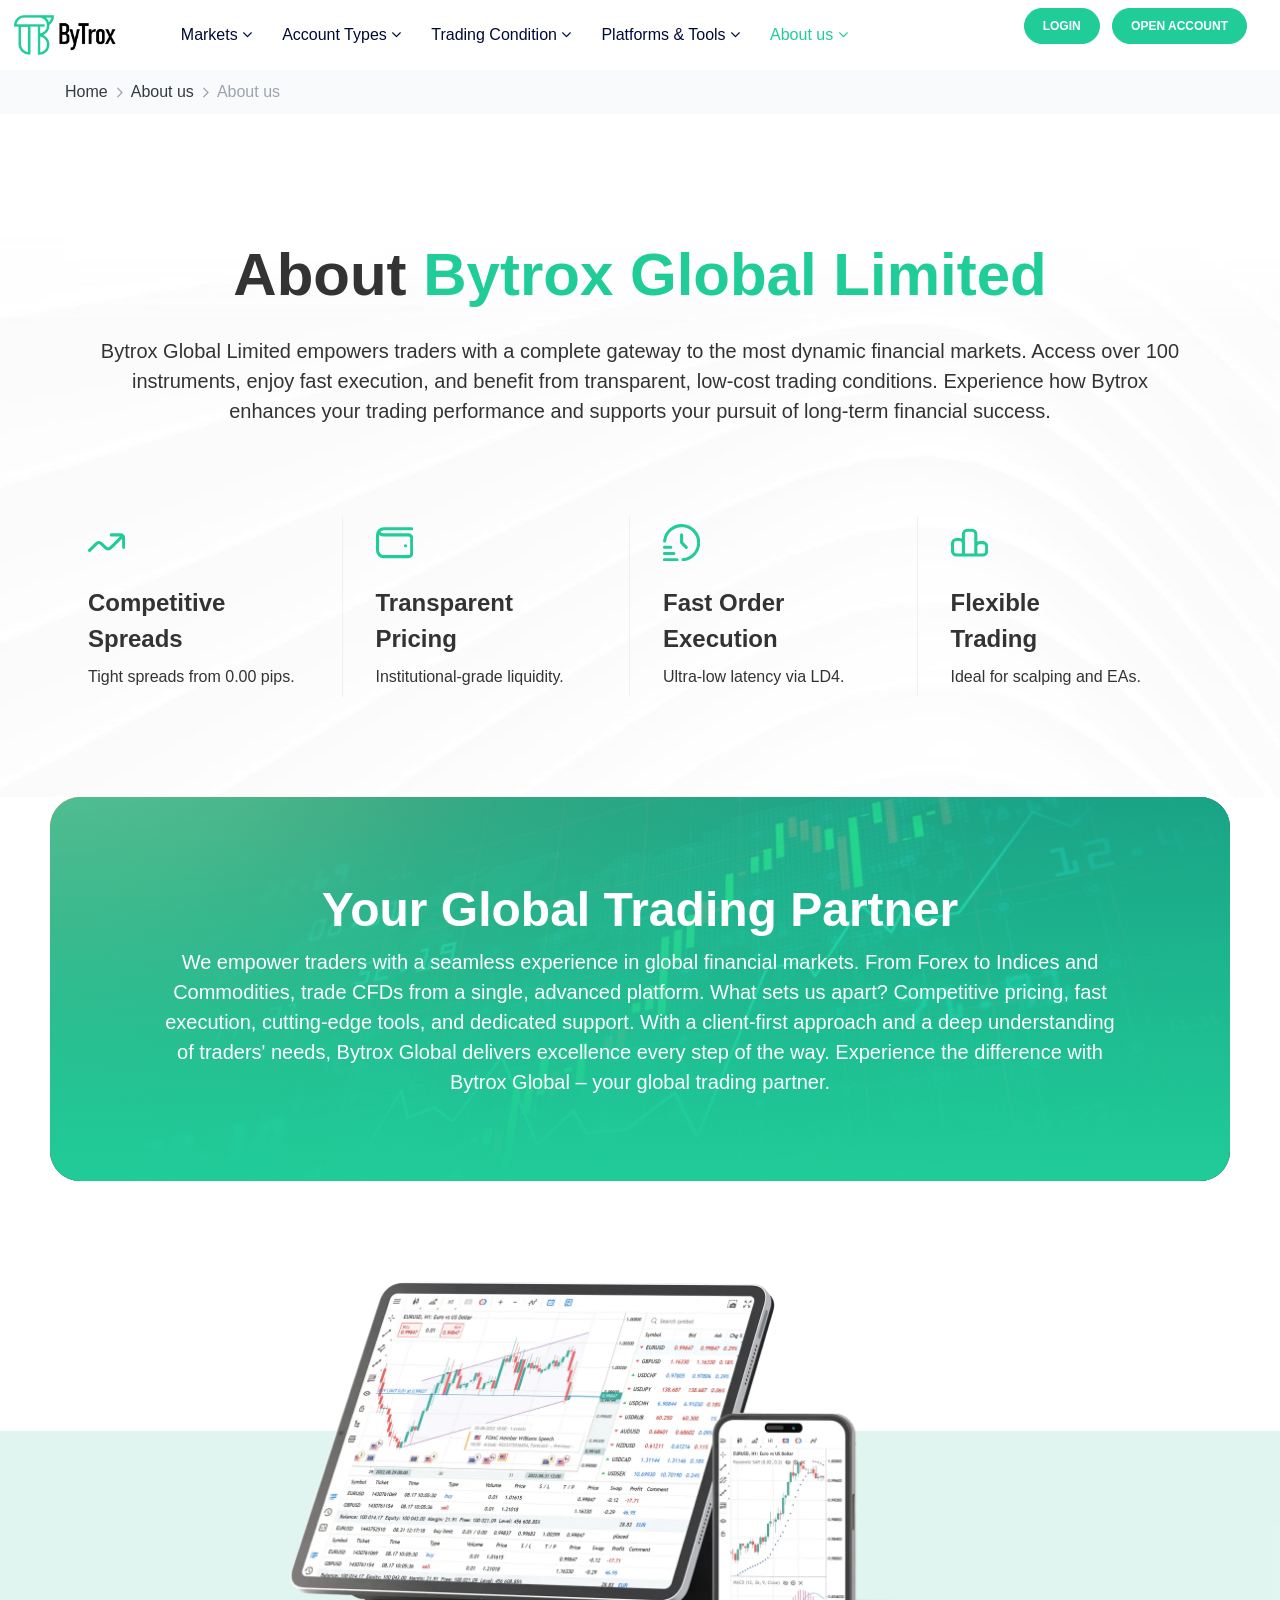
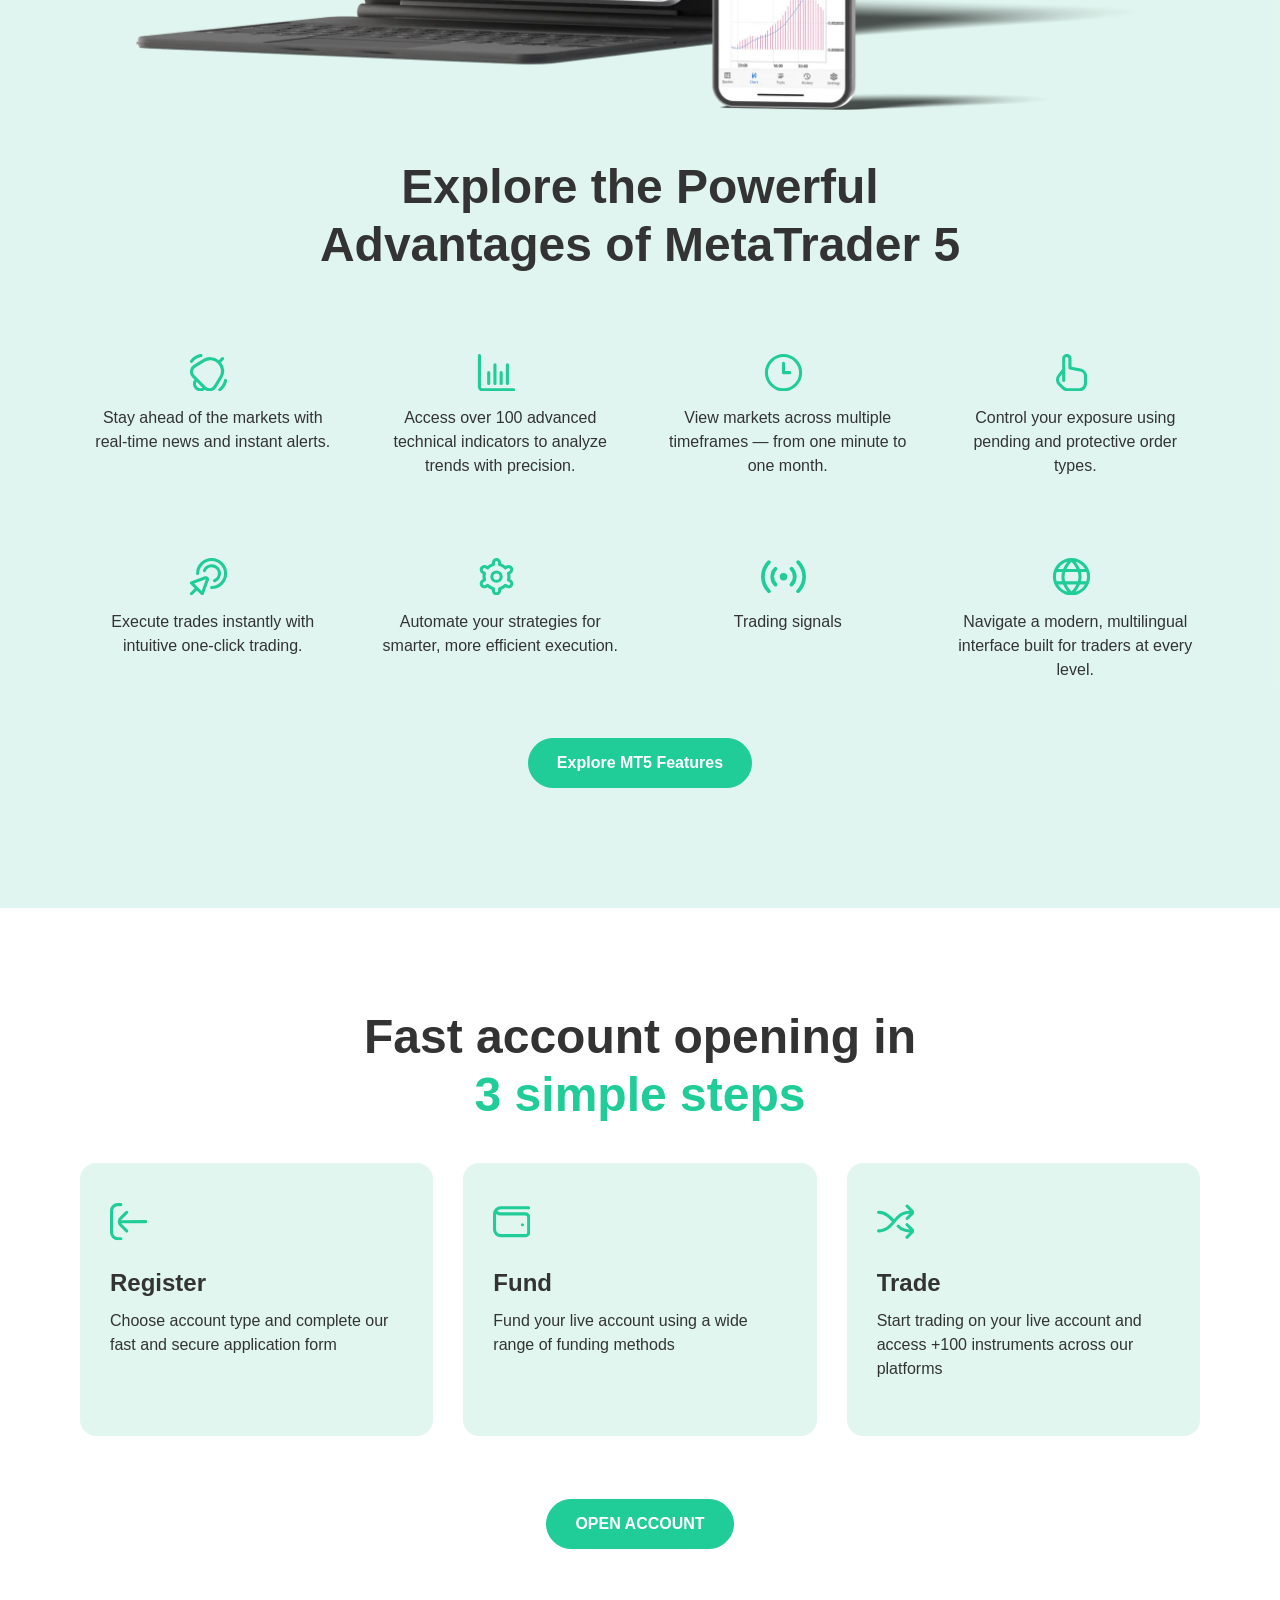
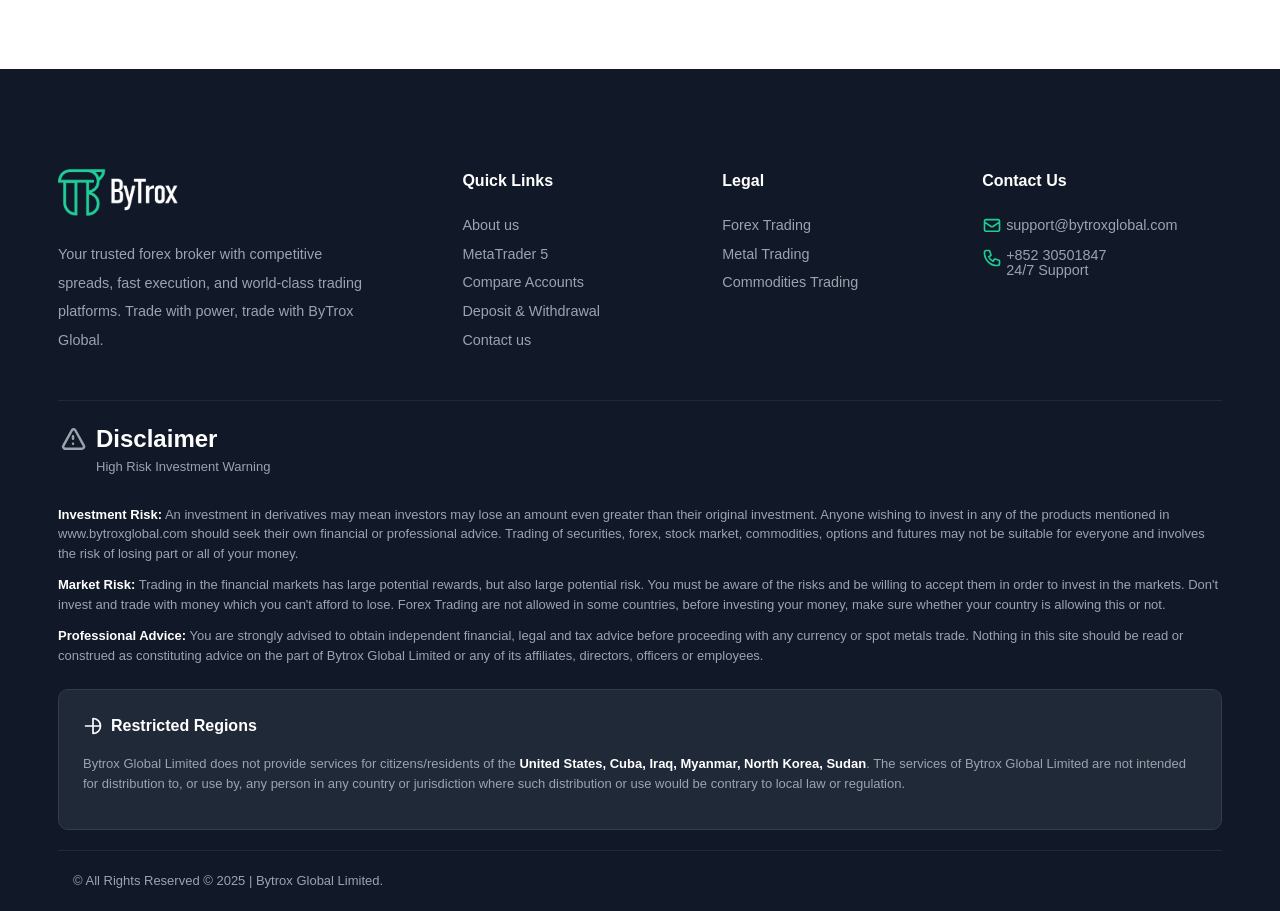
==== commit df671eb2: "Update Bytrox support email" ====
--- a/about.html
+++ b/about.html
@@ -394,11 +394,11 @@
 						
 						<div class="col-sm-3" style="max-width:300px;">
 							<h5 class="mb-2"><strong>Contact Us </strong></h5>
-							<a href="mailto:info@bytroxglobal.com" class="d-flex mb-2"> 
+							<a href="mailto:support@bytroxglobal.com" class="d-flex mb-2">
 								<svg width="20px" fill="none" stroke="#20CC98" viewBox="0 0 24 24">
 									<path stroke-linecap="round" stroke-linejoin="round" stroke-width="2" d="M3 8l7.89 5.26a2 2 0 002.22 0L21 8M5 19h14a2 2 0 002-2V7a2 2 0 00-2-2H5a2 2 0 00-2 2v10a2 2 0 002 2z"></path>
 								</svg>
-								<span class="pl-1">info@bytroxglobal.com</span>
+								<span class="pl-1">support@bytroxglobal.com</span>
 							</a>
 							<a href="telto:+971-50-8596-279" class="d-flex align-items-start">
 								<svg width="20px" fill="none" stroke="#20CC98" viewBox="0 0 24 24">
@@ -504,4 +504,4 @@
 }
 </script>
 	</body>
-</html>+</html>
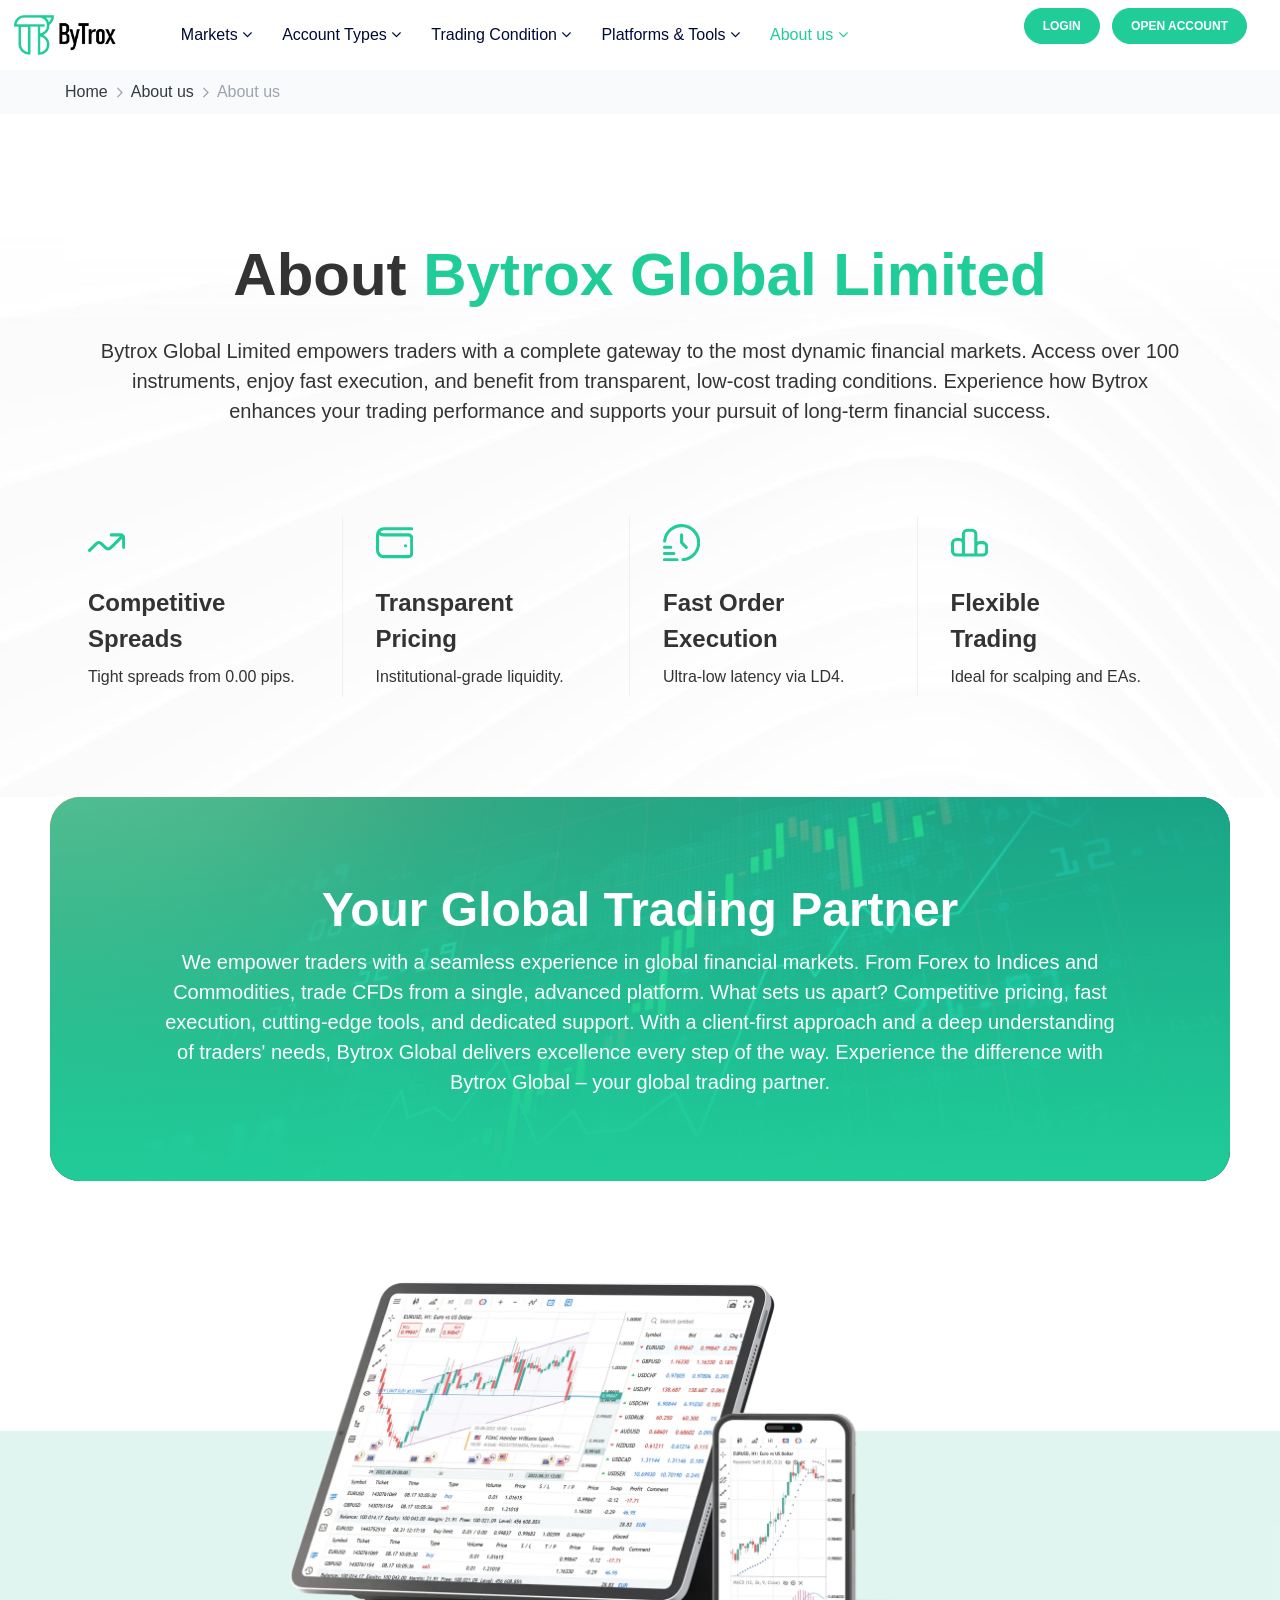
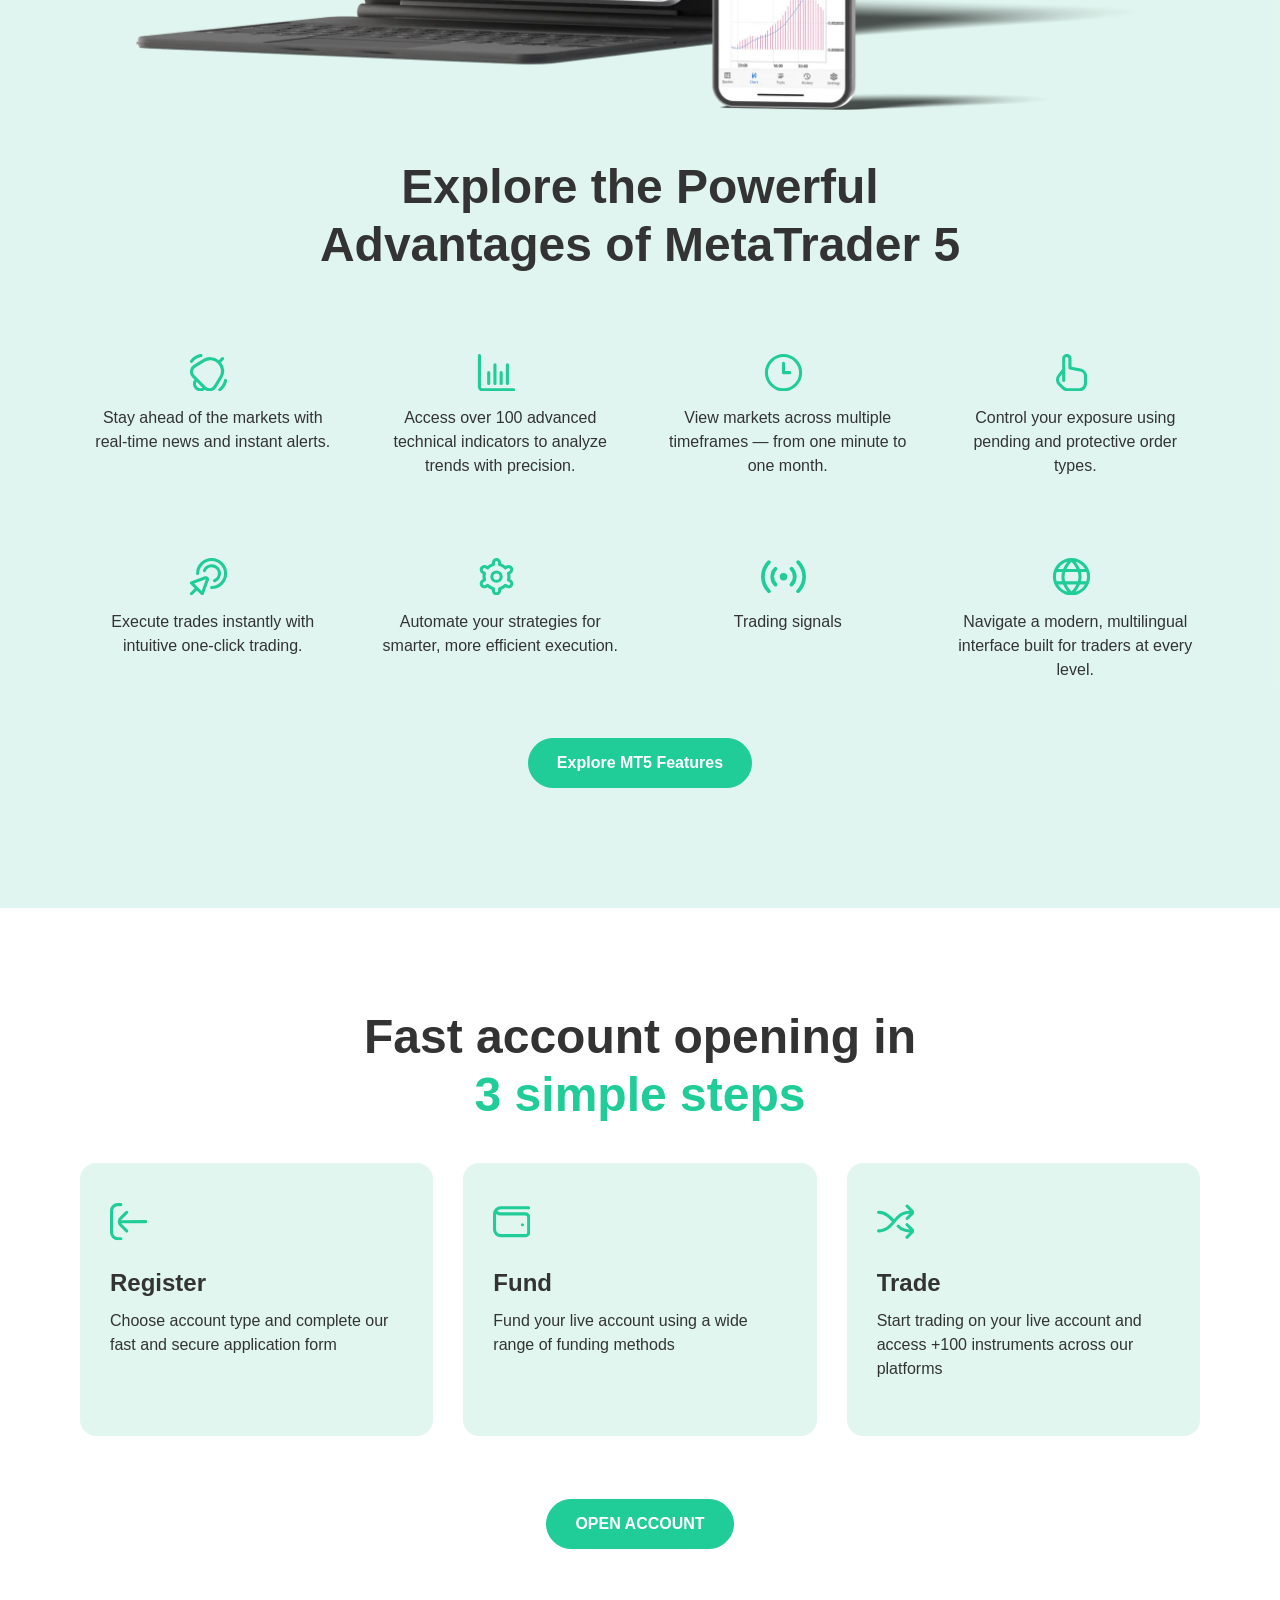
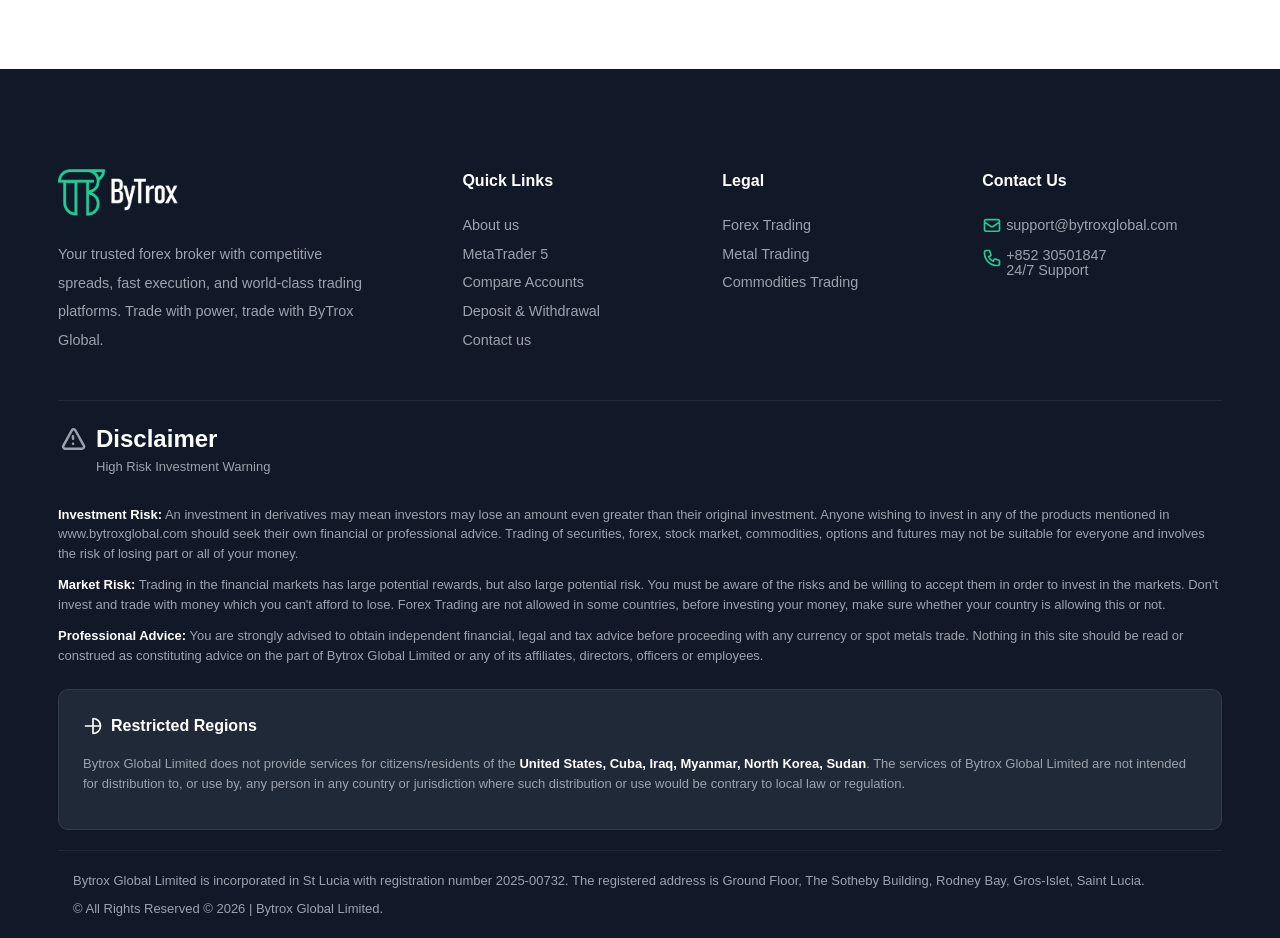
==== commit 677a3641: "Update company details and copyright footer" ====
--- a/about.html
+++ b/about.html
@@ -456,7 +456,8 @@
 					</div>
 					<hr>
 				</div>
-				<p class="col-sm-12 pb-2">&copy; All Rights Reserved © 2025 | Bytrox Global Limited.</p>
+				<p class="col-sm-12 mb-2">Bytrox Global Limited is incorporated in St Lucia with registration number 2025-00732. The registered address is Ground Floor, The Sotheby Building, Rodney Bay, Gros-Islet, Saint Lucia.</p>
+				<p class="col-sm-12 pb-2">&copy; All Rights Reserved © 2026 | Bytrox Global Limited.</p>
 				
 				
 					
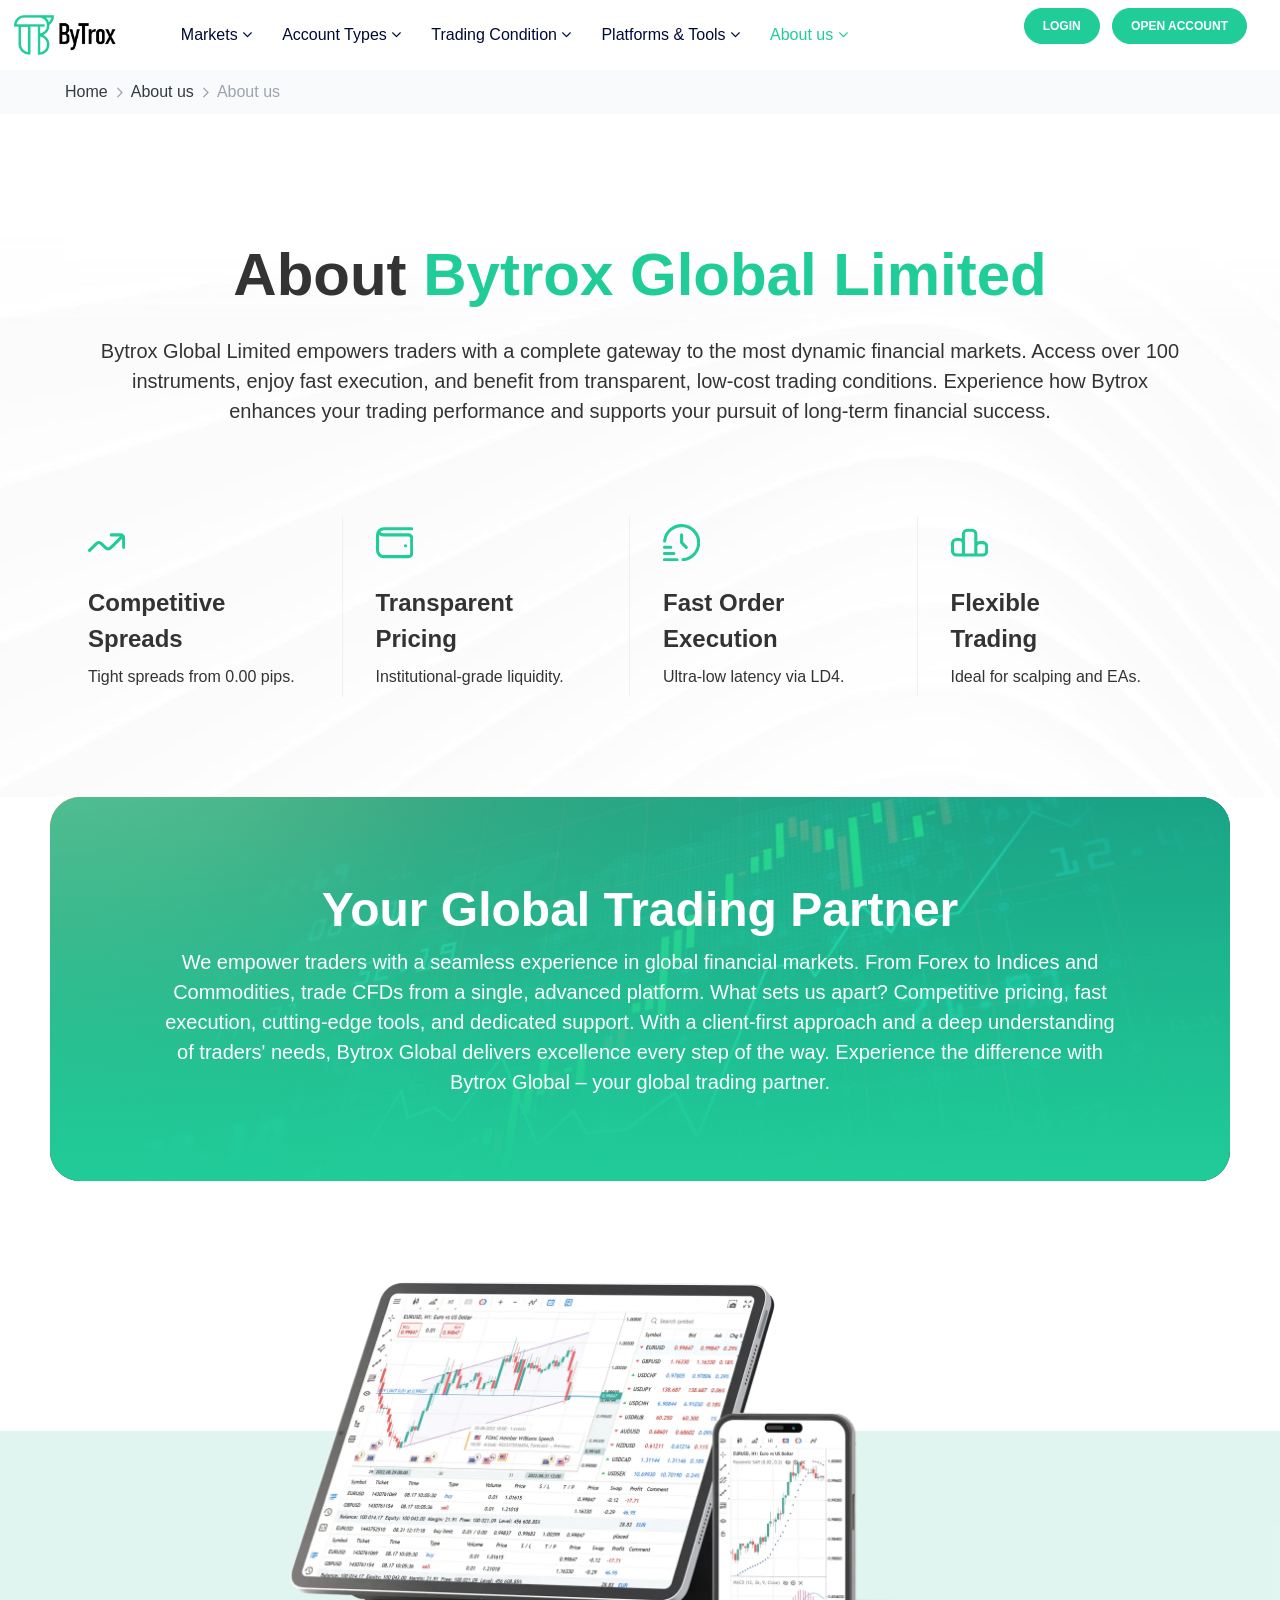
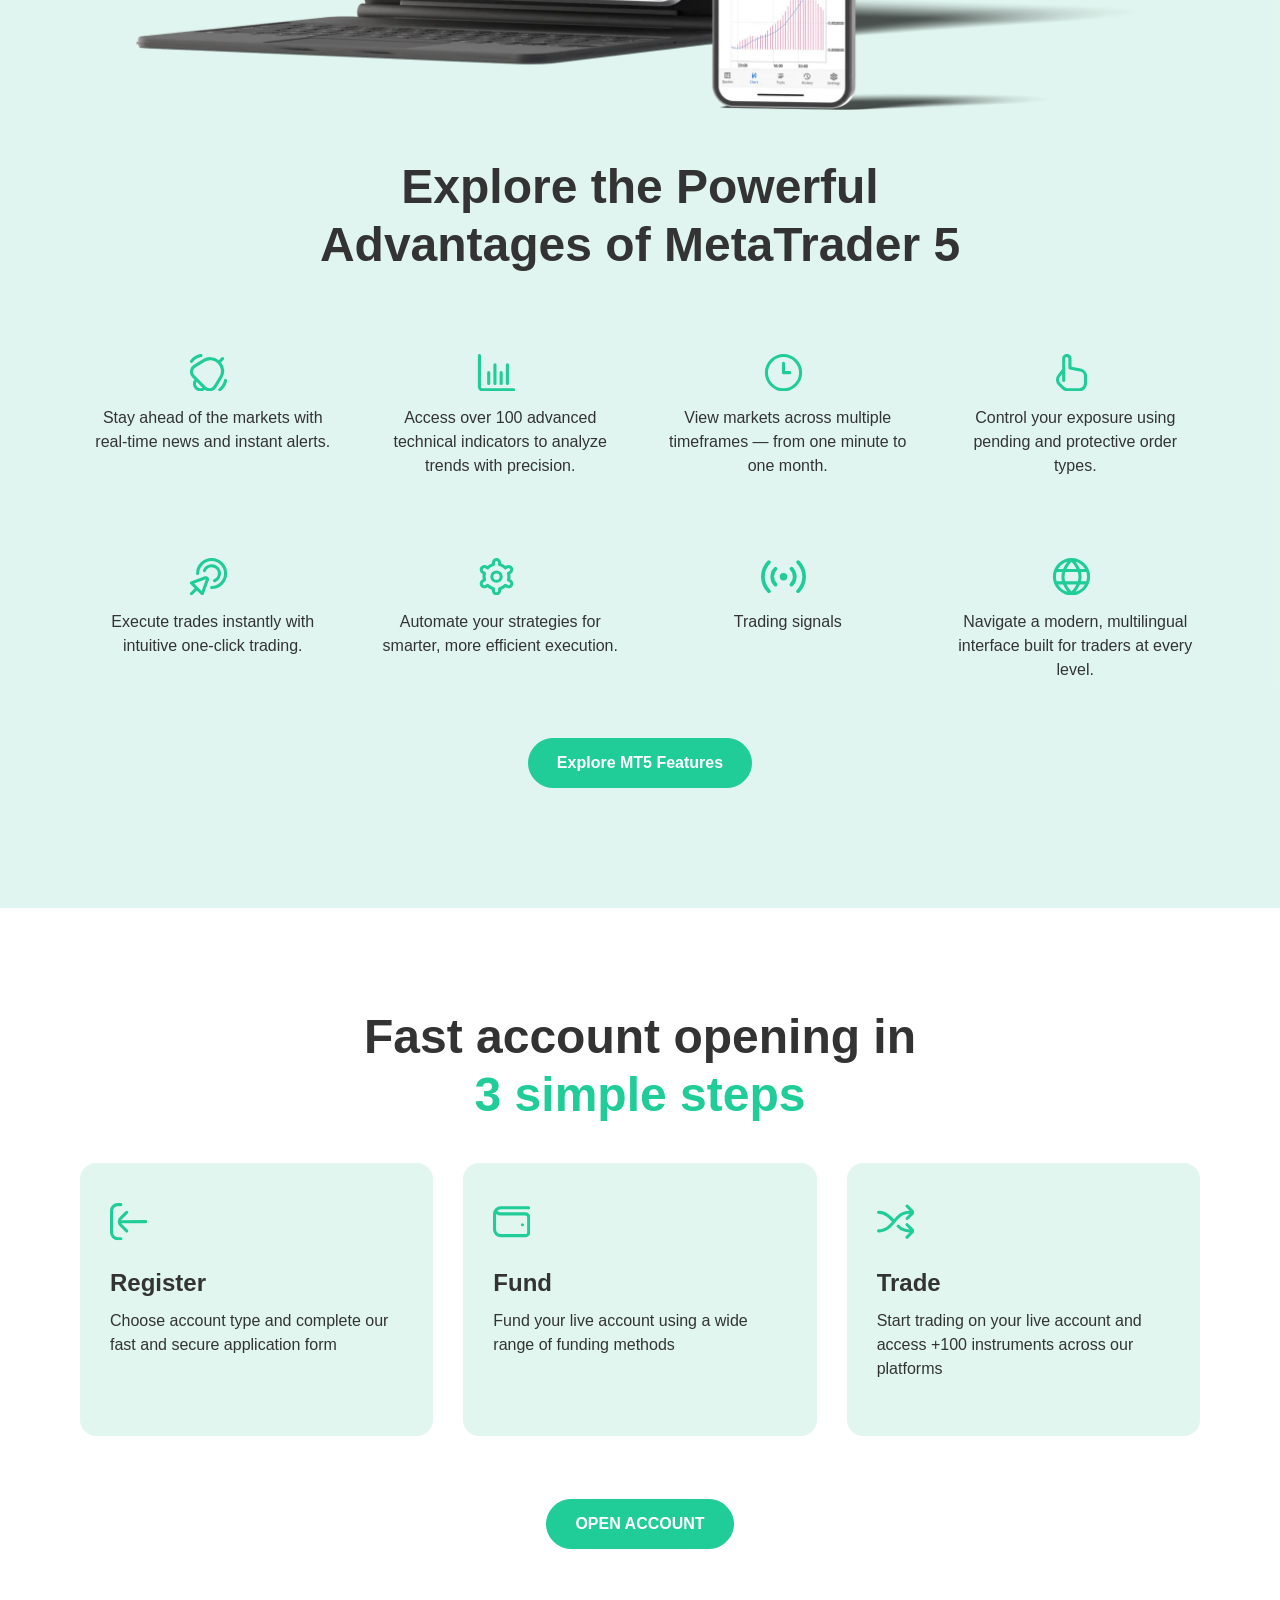
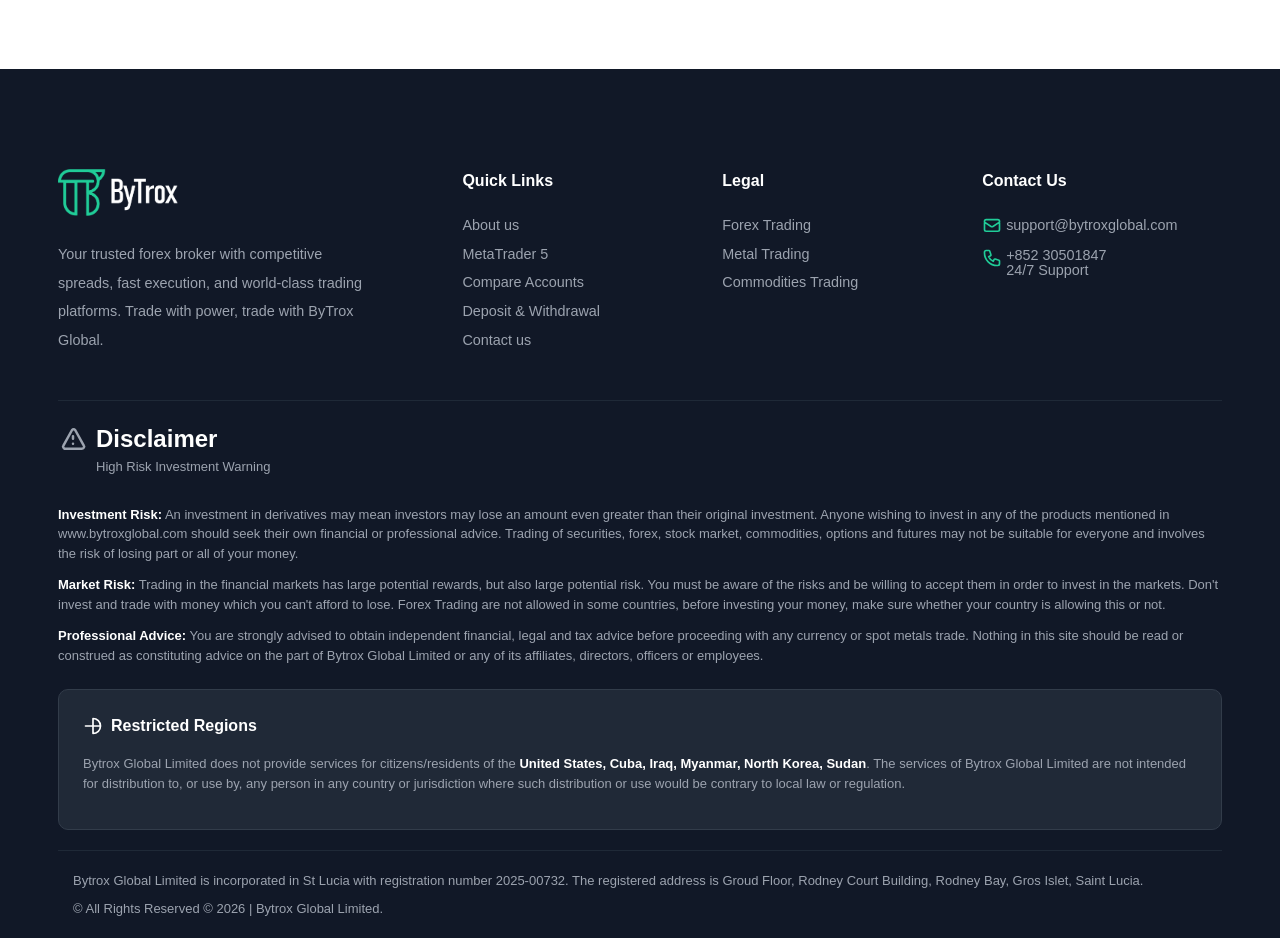
==== commit 4cc4b9b4: "Update Bytrox registered address" ====
--- a/about.html
+++ b/about.html
@@ -456,7 +456,7 @@
 					</div>
 					<hr>
 				</div>
-				<p class="col-sm-12 mb-2">Bytrox Global Limited is incorporated in St Lucia with registration number 2025-00732. The registered address is Ground Floor, The Sotheby Building, Rodney Bay, Gros-Islet, Saint Lucia.</p>
+				<p class="col-sm-12 mb-2">Bytrox Global Limited is incorporated in St Lucia with registration number 2025-00732. The registered address is Groud Floor, Rodney Court Building, Rodney Bay, Gros Islet, Saint Lucia.</p>
 				<p class="col-sm-12 pb-2">&copy; All Rights Reserved © 2026 | Bytrox Global Limited.</p>
 				
 				
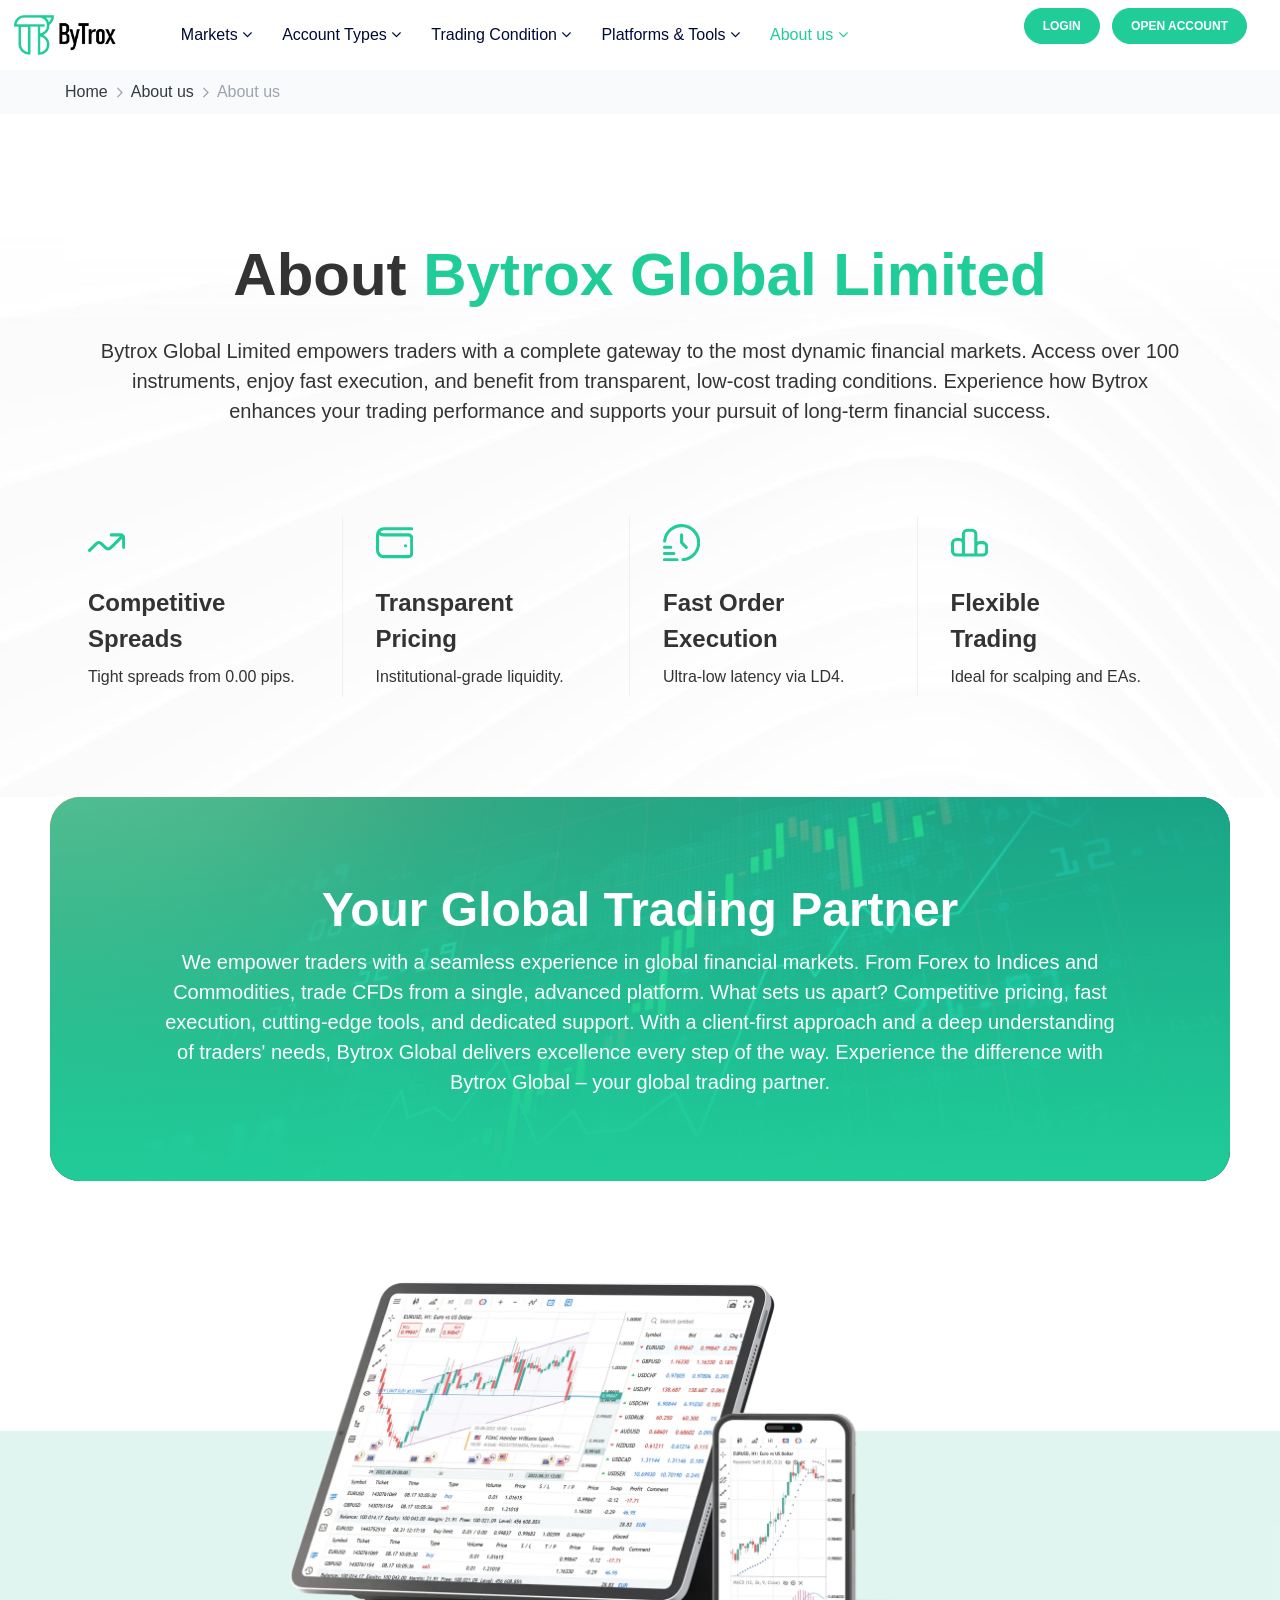
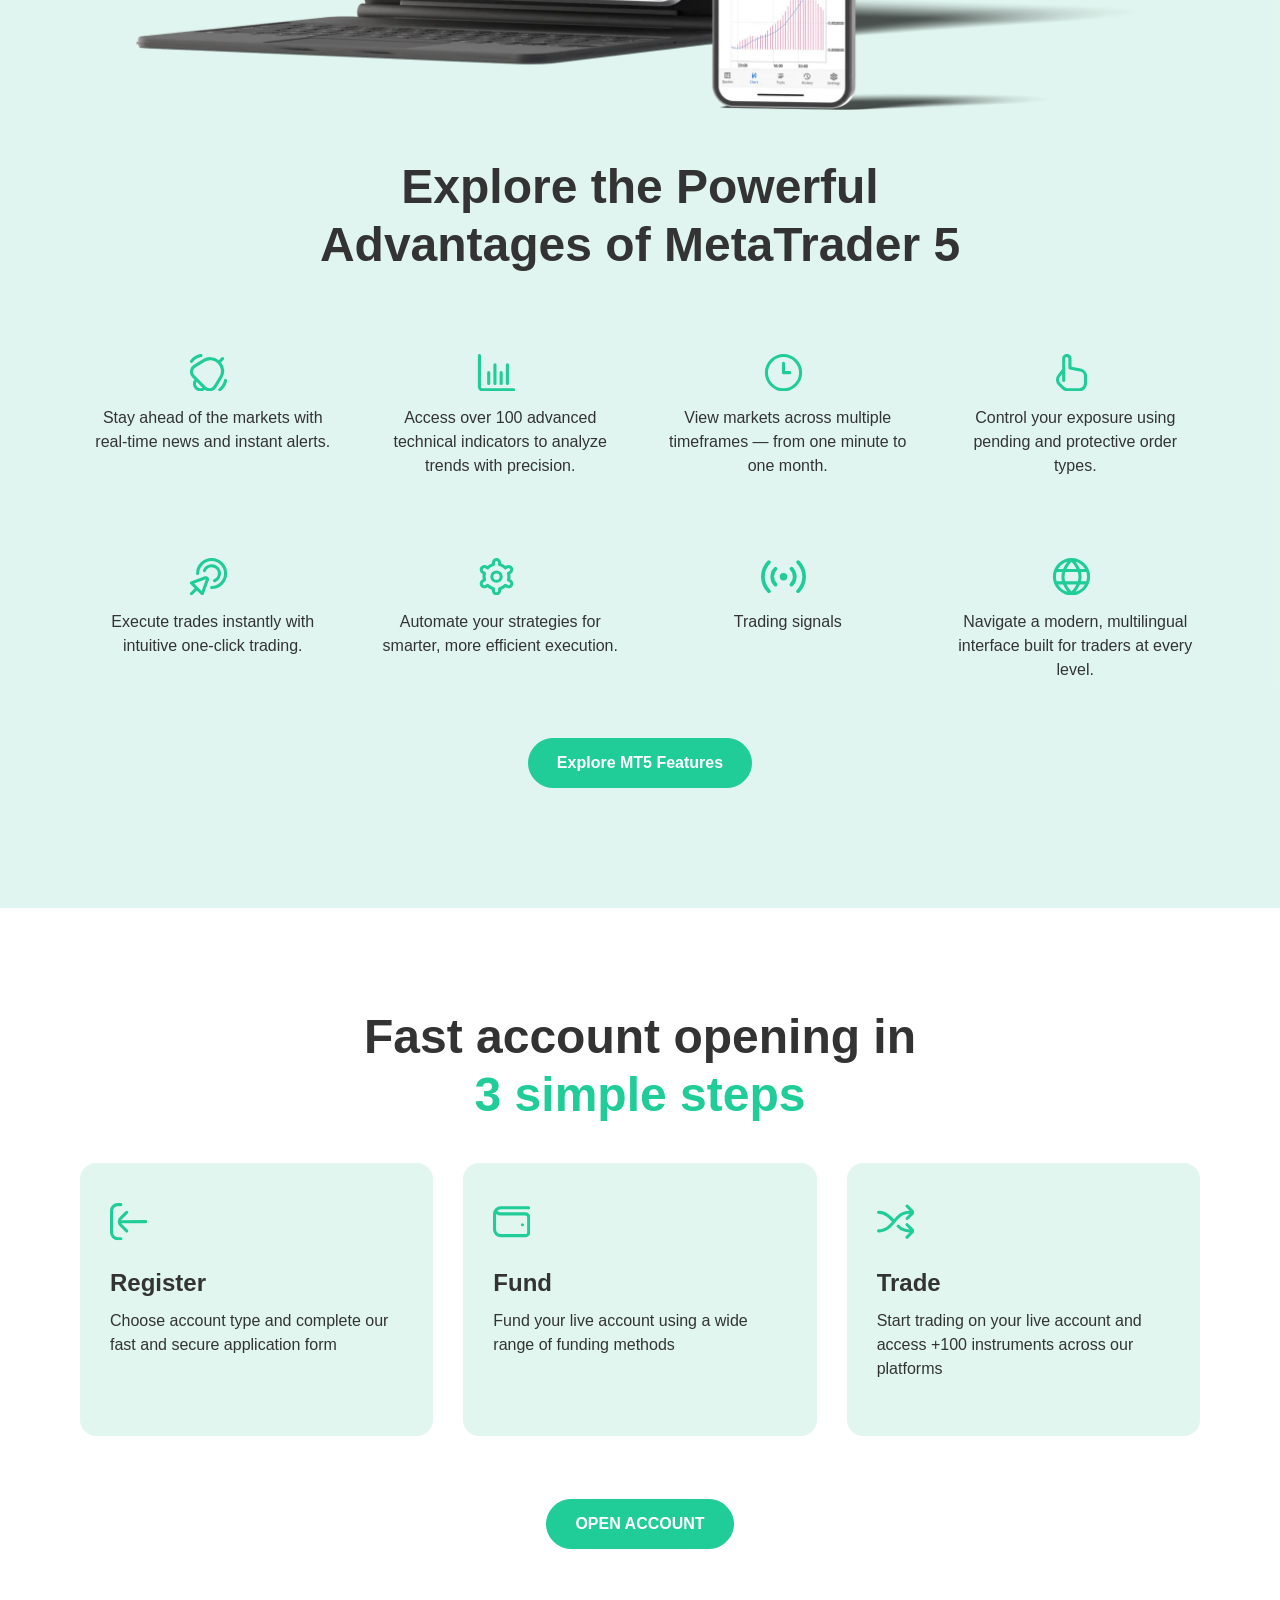
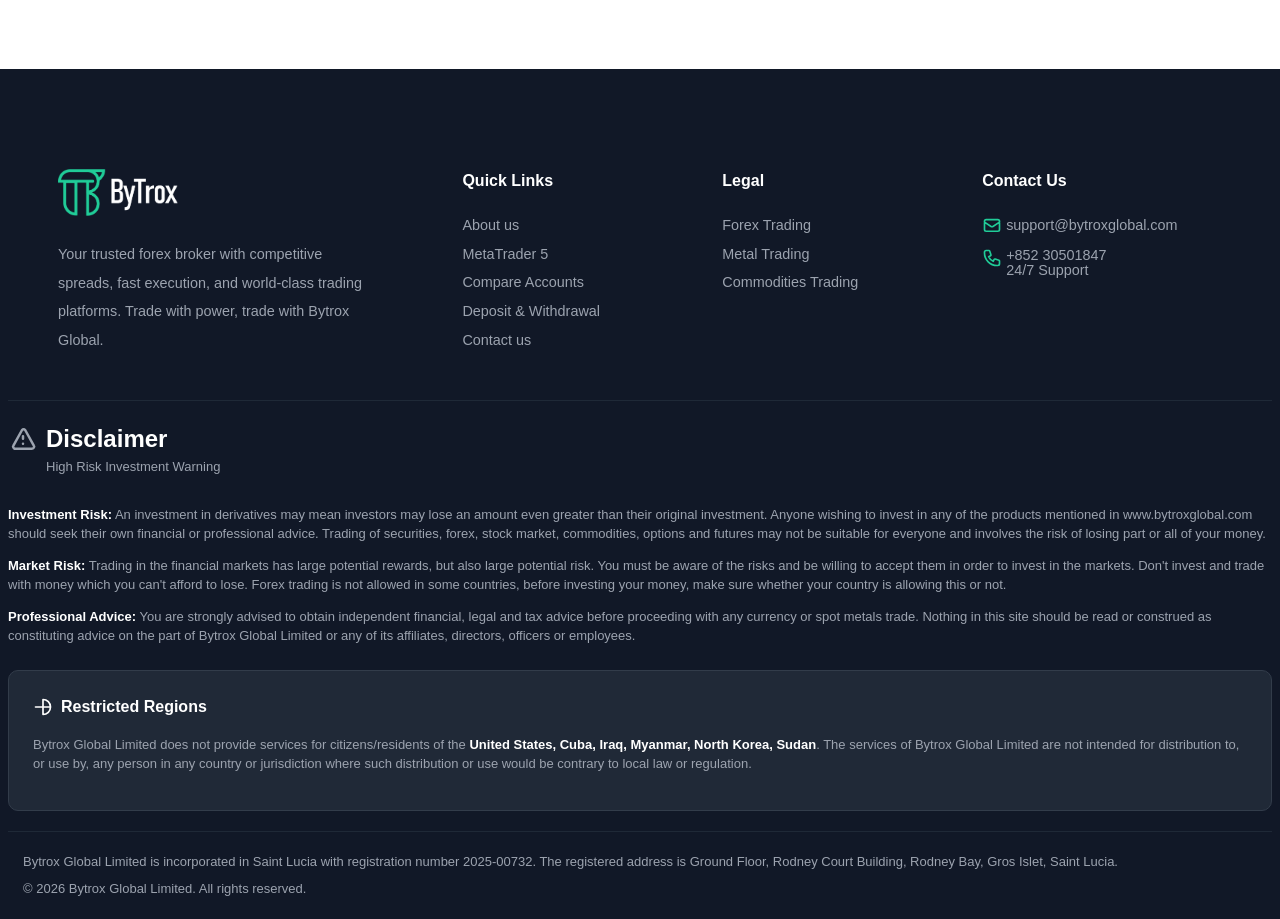
==== commit 3532d4bb: "Prepare Bytrox krv2 website" ====
--- a/about.html
+++ b/about.html
@@ -4,11 +4,23 @@
     <meta charset="UTF-8">
     <meta http-equiv="X-UA-Compatible" content="IE=edge">
     
-   	<meta name="viewport" content="width=device-width, initial-scale=1.0, user-scalable=no, minimum-scale=1.0, maximum-scale=1.0">
-	<title>Bytrox Global Limited - Future of Trading</title>
-	<meta name="keywords" content="Bytrox Global Limited - Future of Trading" />
-	<meta name="description" content="Bytrox Global Limited - Future of Trading" />
-	<link rel="shortcut icon" href="/images/favicon.ico" type="x-icon">		
+	<meta name="viewport" content="width=device-width, initial-scale=1.0">
+	<title>About Bytrox Global | Global CFD Broker</title>
+	<meta name="description" content="Learn about Bytrox Global, our client-first approach and our commitment to transparent, technology-driven access to global CFD markets.">
+	<meta name="robots" content="index,follow,max-image-preview:large">
+	<meta name="theme-color" content="#20cc98">
+	<link rel="canonical" href="https://www.bytroxglobal.com/about.html">
+	<meta property="og:type" content="website">
+	<meta property="og:site_name" content="Bytrox Global">
+	<meta property="og:title" content="About Bytrox Global | Global CFD Broker">
+	<meta property="og:description" content="Learn about Bytrox Global, our client-first approach and our commitment to transparent, technology-driven access to global CFD markets.">
+	<meta property="og:url" content="https://www.bytroxglobal.com/about.html">
+	<meta property="og:image" content="https://www.bytroxglobal.com/images/index/graph.jpg">
+	<meta name="twitter:card" content="summary_large_image">
+	<meta name="twitter:title" content="About Bytrox Global | Global CFD Broker">
+	<meta name="twitter:description" content="Learn about Bytrox Global, our client-first approach and our commitment to transparent, technology-driven access to global CFD markets.">
+	<meta name="twitter:image" content="https://www.bytroxglobal.com/images/index/graph.jpg">
+	<link rel="icon" href="/images/favicon.ico" type="image/x-icon">
     <link href="/css/bootstrap-reboot.min.css" rel="stylesheet"><!--重設所有 CSS -->
 	<link href="/css/bootstrap.min.css" rel="stylesheet"><!--Bootstrap 4 CSS -->
 	<link href="/css/font-awesome.css" rel="stylesheet">
@@ -78,7 +90,7 @@
 						<li class="nav-item dropdown text-right">
 						  <div class="navbar-toggler nav-link header_bar" data-toggle="collapse" data-target="#navbarToggleExternalContent" aria-controls="navbarToggleExternalContent" aria-expanded="false" aria-label="Toggle navigation">
 							  <i class="fa fa-reorder" id="header_bar"></i>
-							  <img src="/images/header/close.svg" width="20" id="header_bar2" style="display:none;">
+							  <img src="/images/header/close.svg" alt="Close menu" width="20" id="header_bar2" style="display:none;">
 						 </div>
 						<div class="collapse" id="navbarToggleExternalContent">
 							<div class="dropdown-menu" style="display:block">								
@@ -268,7 +280,7 @@
 	<div class="container maket_header pb-0">
 		<div class="row m-0 maket_header justify-content-between">
 			<div class="col-sm-12 text-center mb-5">
-				<img src="images/index/about_mt5.png" width="1008" style="margin-top: -350px;">
+				<img src="images/index/about_mt5.png" alt="MetaTrader 5 trading interface" width="1008" style="margin-top: -350px;" loading="lazy">
 			</div>	
 			<div class="col-sm-12 text-center mb-4 ">
 				<h2 class="fwb mb-3 ">Explore the Powerful<br>Advantages of MetaTrader 5</h2>
@@ -369,10 +381,10 @@
 			<div class="row footer">					
 				<div class="col-sm pl-0" style="max-width:360px;">					
 					<div >
-                        <img src="/images/header/logo.png" alt="" width="120">
+                        <img src="/images/header/logo.png" alt="Bytrox Global" width="120">
                     </div>					
 					
-					<div class="pt-4" style="max-width:320px;">Your trusted forex broker with competitive spreads, fast execution, and world-class trading platforms. Trade with power, trade with ByTrox Global.</div>
+					<div class="pt-4" style="max-width:320px;">Your trusted forex broker with competitive spreads, fast execution, and world-class trading platforms. Trade with power, trade with Bytrox Global.</div>
 				</div>
 				<div class="col-sm  d-none d-lg-block d-md-block d-print-block">
 					<div class="row justify-content-around">
@@ -400,7 +412,7 @@
 								</svg>
 								<span class="pl-1">support@bytroxglobal.com</span>
 							</a>
-							<a href="telto:+971-50-8596-279" class="d-flex align-items-start">
+							<a href="tel:+85230501847" class="d-flex align-items-start">
 								<svg width="20px" fill="none" stroke="#20CC98" viewBox="0 0 24 24">
 									<path stroke-linecap="round" stroke-linejoin="round" stroke-width="2" d="M3 5a2 2 0 012-2h3.28a1 1 0 01.948.684l1.498 4.493a1 1 0 01-.502 1.21l-2.257 1.13a11.042 11.042 0 005.516 5.516l1.13-2.257a1 1 0 011.21-.502l4.493 1.498a1 1 0 01.684.949V19a2 2 0 01-2 2h-1C9.716 21 3 14.284 3 6V5z"></path>
 								</svg>
@@ -413,6 +425,7 @@
 					</div>
 				</div>
 				
+		</div>
 		</div>
         
 		<div class="footer2 text-warp row ">
@@ -435,7 +448,7 @@
 						</p>
 
 						<p>
-							<strong class="text-gray-200">Market Risk:</strong> Trading in the financial markets has large potential rewards, but also large potential risk. You must be aware of the risks and be willing to accept them in order to invest in the markets. Don't invest and trade with money which you can't afford to lose. Forex Trading are not allowed in some countries, before investing your money, make sure whether your country is allowing this or not.
+							<strong class="text-gray-200">Market Risk:</strong> Trading in the financial markets has large potential rewards, but also large potential risk. You must be aware of the risks and be willing to accept them in order to invest in the markets. Don't invest and trade with money which you can't afford to lose. Forex trading is not allowed in some countries, before investing your money, make sure whether your country is allowing this or not.
 						</p>
 
 						<p>
@@ -456,8 +469,8 @@
 					</div>
 					<hr>
 				</div>
-				<p class="col-sm-12 mb-2">Bytrox Global Limited is incorporated in St Lucia with registration number 2025-00732. The registered address is Groud Floor, Rodney Court Building, Rodney Bay, Gros Islet, Saint Lucia.</p>
-				<p class="col-sm-12 pb-2">&copy; All Rights Reserved © 2026 | Bytrox Global Limited.</p>
+				<p class="col-sm-12 mb-2">Bytrox Global Limited is incorporated in Saint Lucia with registration number 2025-00732. The registered address is Ground Floor, Rodney Court Building, Rodney Bay, Gros Islet, Saint Lucia.</p>
+				<p class="col-sm-12 pb-2">&copy; 2026 Bytrox Global Limited. All rights reserved.</p>
 				
 				
 					
--- a/css/style.css
+++ b/css/style.css
@@ -18,31 +18,22 @@
 }
 @font-face {
   font-family: 'Arimo';
-  src: url('/skin/2023/font/Arimo-Regular.ttf');
+  src: url('/font/Arimo-Regular.ttf') format('truetype');
+  font-style: normal;
+  font-weight: 400;
+  font-display: swap;
 }
 @font-face {
   font-family: 'Arimo-Bold';
-  src: url('/skin/2023/font/Arimo-Bold.ttf');
-}
-
-
-
-@font-face {
-  font-family: 'iconfont';
-  src: url('/skin/2023/font/iconfont.eot');
-  src: url('/skin/2023/font/iconfont.eot?#iefix') format('embedded-opentype'),
-      url('/skin/2023/font/iconfont.woff2') format('woff2'),
-      url('/skin/2023/font/iconfont.woff') format('woff'),
-      url('/skin/2023/font/iconfont.ttf') format('truetype'),
-      url('/skin/2023/font/iconfont.svg#iconfont') format('svg');
+  src: url('/font/Arimo-Bold.ttf') format('truetype');
+  font-style: normal;
+  font-weight: 700;
+  font-display: swap;
 }
 .top_icon .dropdown-toggle:after {display:none; vertical-align: inherit;  border-top: 0;  border-right: 0;    border-bottom: 0;    border-left: 0;    content: "\f107";    font-family: 'FontAwesome';}
 .top_icon .dropdown-toggle:hover:after{content:"\f106";}
 .top_icon{display:flex;float:right;    top: 8px;align-items:center;position:relative;padding-left:32px;margin-left:32px;}
 .top_icon:after{transition: all 0.5s ease-in-out;height:30px;width:1px;background:#EBEBEB;  content:'';display:block;position:absolute;top:27px;left:0;}
-.top_service{position:relative;}
-.top_service:after{width:8px;height:8px;background:#F34459;border-radius:5px;content:'';display:block;position:absolute;top:34%;right:-1px;}
-
 .light-theme .top_icon:after{background:#41434A;    top: 27px;}
 .light-theme.mini .top_icon:after{background:#EBEBEB;    top: 15px;}
 .mini .top_icon:after{background:#EBEBEB;    top: 15px;}
@@ -89,28 +80,6 @@
 .btn-light3:hover{opacity:0.85;color:#fff;}
 
 .lost .btn-dark{    background: #1E202B; border-color: #1E202B;color:#20CC98;font-size:16px;padding:8px 26px;border-radius:50px;    top: 0px;    position: relative;}
-
-
-.top_service{background:url(../images/header/top-service.svg) no-repeat;display: block; width: 24px; height: 80px; background-size: 100%;
-    background-position: center;   text-align: center;     margin-left: 24px; }
-.top_service:hover{background:url(../images/header/top-service-hover2.svg) no-repeat center; height: 80px;}
-.language_img{background:url(../images/header/top-language.svg) no-repeat;display: block; width: 24px; height: 80px; background-size: 100%;
-    background-position: center;   text-align: center;     margin-left: 24px; }
-.language_img:hover{background:url(../images/header/top-language-hover2.svg) no-repeat center; height: 80px;}
-.download_img{;background:url(../images/header/top-download.svg) no-repeat;display: block; width: 24px; height: 80px; background-size: 100%;
-    background-position: center;   text-align: center;     margin-left: 0px; }
-.download_img:hover{background:url(../images/header/top-download-hover2.svg) no-repeat center; height: 80px;}
-
-.light-theme .download_img,.light-theme .top_service,.light-theme .language_img{height: 80px;}
-.light-theme.mini .download_img,.light-theme.mini .top_service,.light-theme.mini .language_img,
-.mini .download_img,.mini .top_service,.mini .language_img{height: 60px;}
-
-.light-theme .top_service:hover{background:url(../images/header/top-service-hover.svg) no-repeat center;}
-.light-theme.mini .top_service:hover,.mini .top_service:hover {background:url(../images/header/top-service-hover2.svg) no-repeat center;}
-.light-theme .language_img:hover{background:url(../images/header/top-language-hover.svg) no-repeat center;}
-.light-theme.mini .language_img:hover,.mini .language_img:hover {background:url(../images/header/top-language-hover2.svg) no-repeat center;}
-.light-theme .download_img:hover{background:url(../images/header/top-download-hover.svg) no-repeat center;}
-.light-theme.mini .download_img:hover,.mini .download_img:hover {background:url(../images/header/top-download-hover2.svg) no-repeat center;}
 
 
 .dropdown a.nav-link,.light-theme.header.mini .dropdown a.nav-link{color:#333;padding-left:12px;padding-right:12px;}
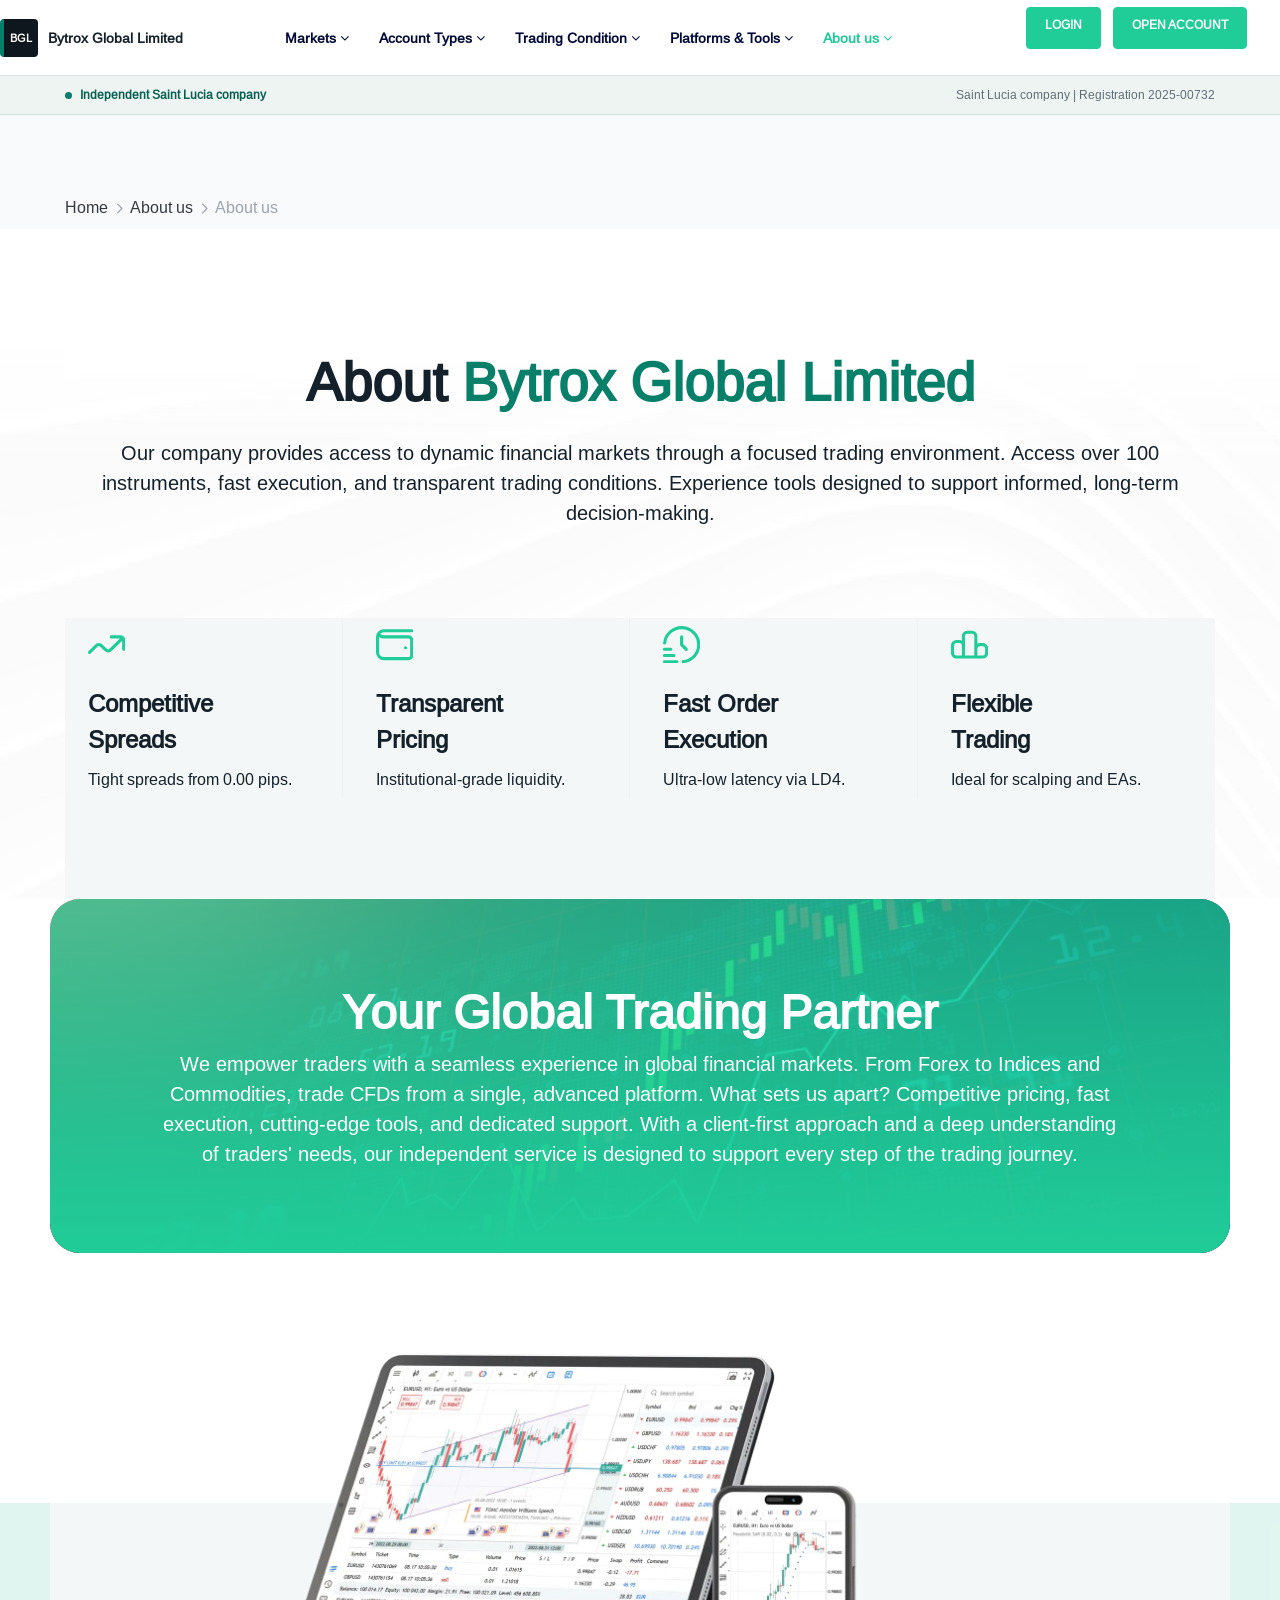
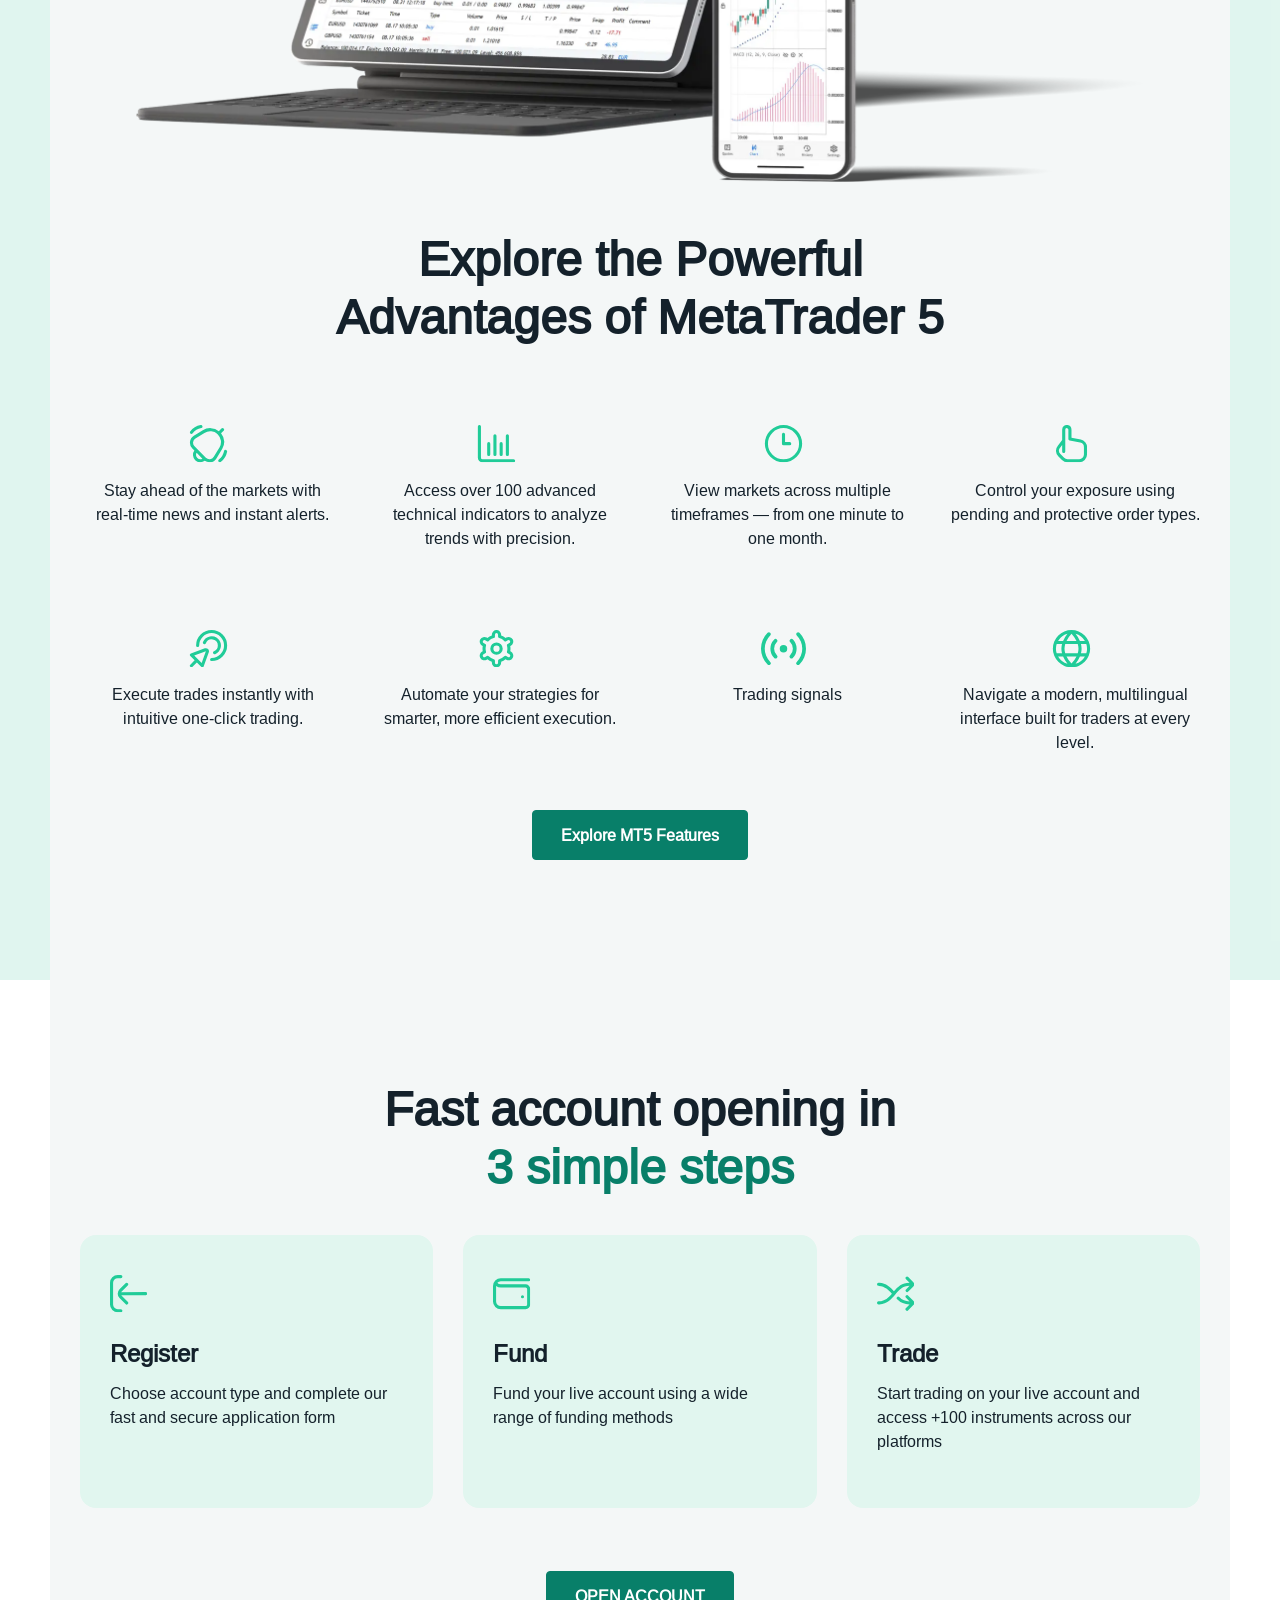
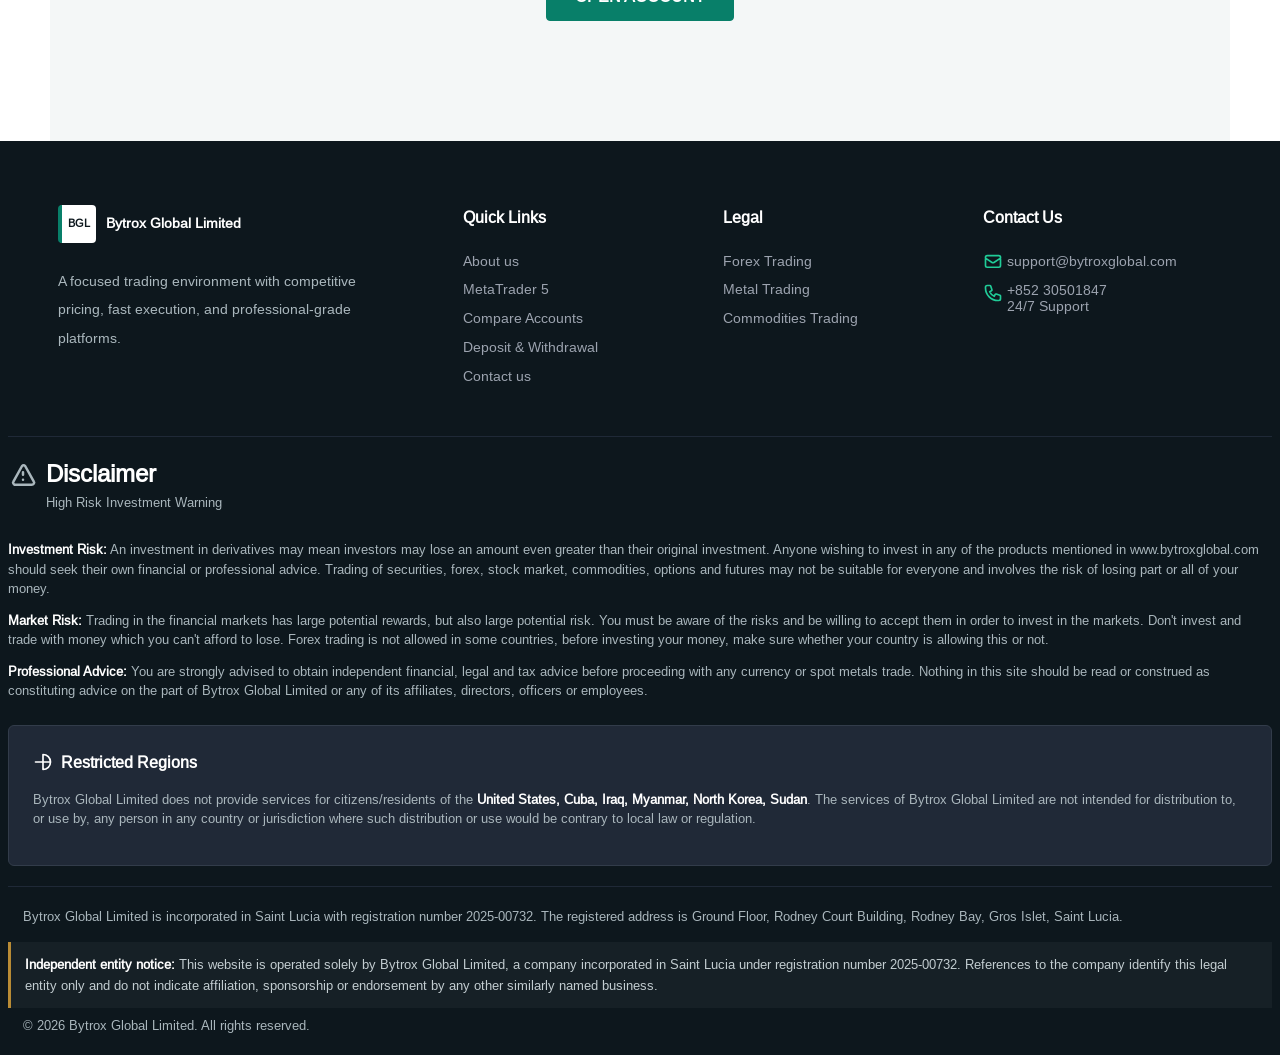
==== commit 932799cc: "Redesign site for distinct company identity" ====
--- a/about.html
+++ b/about.html
@@ -5,33 +5,33 @@
     <meta http-equiv="X-UA-Compatible" content="IE=edge">
     
 	<meta name="viewport" content="width=device-width, initial-scale=1.0">
-	<title>About Bytrox Global | Global CFD Broker</title>
-	<meta name="description" content="Learn about Bytrox Global, our client-first approach and our commitment to transparent, technology-driven access to global CFD markets.">
+	<title>About Bytrox Global Limited | Global CFD Broker</title>
+	<meta name="description" content="Learn about Bytrox Global Limited, our client-first approach and our commitment to transparent, technology-driven access to global CFD markets.">
 	<meta name="robots" content="index,follow,max-image-preview:large">
-	<meta name="theme-color" content="#20cc98">
+	<meta name="theme-color" content="#0d171d">
 	<link rel="canonical" href="https://www.bytroxglobal.com/about.html">
 	<meta property="og:type" content="website">
-	<meta property="og:site_name" content="Bytrox Global">
-	<meta property="og:title" content="About Bytrox Global | Global CFD Broker">
-	<meta property="og:description" content="Learn about Bytrox Global, our client-first approach and our commitment to transparent, technology-driven access to global CFD markets.">
+	<meta property="og:site_name" content="Bytrox Global Limited">
+	<meta property="og:title" content="About Bytrox Global Limited | Global CFD Broker">
+	<meta property="og:description" content="Learn about Bytrox Global Limited, our client-first approach and our commitment to transparent, technology-driven access to global CFD markets.">
 	<meta property="og:url" content="https://www.bytroxglobal.com/about.html">
 	<meta property="og:image" content="https://www.bytroxglobal.com/images/index/graph.jpg">
 	<meta name="twitter:card" content="summary_large_image">
-	<meta name="twitter:title" content="About Bytrox Global | Global CFD Broker">
-	<meta name="twitter:description" content="Learn about Bytrox Global, our client-first approach and our commitment to transparent, technology-driven access to global CFD markets.">
+	<meta name="twitter:title" content="About Bytrox Global Limited | Global CFD Broker">
+	<meta name="twitter:description" content="Learn about Bytrox Global Limited, our client-first approach and our commitment to transparent, technology-driven access to global CFD markets.">
 	<meta name="twitter:image" content="https://www.bytroxglobal.com/images/index/graph.jpg">
-	<link rel="icon" href="/images/favicon.ico" type="image/x-icon">
+	<link rel="icon" href="/images/favicon.svg" type="image/svg+xml">
     <link href="/css/bootstrap-reboot.min.css" rel="stylesheet"><!--重設所有 CSS -->
 	<link href="/css/bootstrap.min.css" rel="stylesheet"><!--Bootstrap 4 CSS -->
 	<link href="/css/font-awesome.css" rel="stylesheet">
 	<link rel="stylesheet" href="/css/swiper.min.css">
-	<link href="/css/style.css?t=1" rel="stylesheet">	
+	<link href="/css/style.css?t=2" rel="stylesheet">
 </head>
 <body>
 		<header class="container-fluid header header_bk light-theme" id="header">			
 			<div class="row justify-content-center align-items-center">					
 				<div class="logo_menu">
-				   <a href="index.html" class="logo"></a>
+				   <a href="index.html" class="logo brand-lockup" aria-label="Bytrox Global Limited home"><span class="brand-mark" aria-hidden="true">BGL</span><span class="brand-name">Bytrox Global Limited</span></a>
 				</div>
 				<div class="col p-0 menu d-none d-lg-block d-print-block">					 
 					 <ul class="nav animenu_nav ">								
@@ -85,7 +85,7 @@
 					</div>
 					
 				</div>
-				<div class="col pl-0 pr-2 d-lg-none d-sm-block d-print-block">
+				<div class="col pl-0 pr-2 d-lg-none d-block d-print-block">
 					 <ul class="flex-column text-right phone_menu">
 						<li class="nav-item dropdown text-right">
 						  <div class="navbar-toggler nav-link header_bar" data-toggle="collapse" data-target="#navbarToggleExternalContent" aria-controls="navbarToggleExternalContent" aria-expanded="false" aria-label="Toggle navigation">
@@ -96,7 +96,7 @@
 							<div class="dropdown-menu" style="display:block">								
 								
 								<div class="accordion" id="phone_menu">
-								  <a href="/" class="phone_logo"></a>
+								  <a href="/" class="phone_logo brand-lockup" aria-label="Bytrox Global Limited home"><span class="brand-mark" aria-hidden="true">BGL</span><span class="brand-name">Bytrox Global Limited</span></a>
 								  <div class="card">
 									<div class="card-header" id="menu_head_01">
 									  <h2 class="mb-0">
@@ -193,6 +193,7 @@
 				
 		</div>
 	</header>
+<div class="identity-strip" role="note" aria-label="Company identity"><div class="container"><span class="identity-status"><strong>Independent Saint Lucia company</strong></span><span class="identity-detail">Saint Lucia company | Registration 2025-00732</span></div></div>
 
 
 
@@ -220,7 +221,7 @@
 				<div class="col-sm-12 banner_01_cont">
 					<div class="banner_cont text-center">
 						<h1 class="fwb">About <span class="c_blue">Bytrox Global Limited</span></h1>
-						<h5>Bytrox Global Limited empowers traders with a complete gateway to the most dynamic financial markets. Access over 100 instruments, enjoy fast execution, and benefit from transparent, low-cost trading conditions. Experience how Bytrox enhances your trading performance and supports your pursuit of long-term financial success.</h5>
+						<h5>Our company provides access to dynamic financial markets through a focused trading environment. Access over 100 instruments, fast execution, and transparent trading conditions. Experience tools designed to support informed, long-term decision-making.</h5>
 					</div>
 				</div>
 				
@@ -268,7 +269,7 @@
 			<div class="col-sm-10 text-center">
 				<div>
 					<h2 class="fwb mb-2">Your Global Trading Partner</h2>
-					<h5>We empower traders with a seamless experience in global financial markets. From Forex to Indices and Commodities, trade CFDs from a single, advanced platform. What sets us apart? Competitive pricing, fast execution, cutting-edge tools, and dedicated support. With a client-first approach and a deep understanding of traders' needs, Bytrox Global delivers excellence every step of the way. Experience the difference with Bytrox Global – your global trading partner.</h5>
+					<h5>We empower traders with a seamless experience in global financial markets. From Forex to Indices and Commodities, trade CFDs from a single, advanced platform. What sets us apart? Competitive pricing, fast execution, cutting-edge tools, and dedicated support. With a client-first approach and a deep understanding of traders' needs, our independent service is designed to support every step of the trading journey.</h5>
 				</div>
 				
 			</div>
@@ -381,10 +382,10 @@
 			<div class="row footer">					
 				<div class="col-sm pl-0" style="max-width:360px;">					
 					<div >
-                        <img src="/images/header/logo.png" alt="Bytrox Global" width="120">
+                        <div class="footer-brand-lockup" aria-label="Bytrox Global Limited"><span class="brand-mark" aria-hidden="true">BGL</span><span class="brand-name">Bytrox Global Limited</span></div>
                     </div>					
 					
-					<div class="pt-4" style="max-width:320px;">Your trusted forex broker with competitive spreads, fast execution, and world-class trading platforms. Trade with power, trade with Bytrox Global.</div>
+					<div class="pt-4" style="max-width:320px;">A focused trading environment with competitive pricing, fast execution, and professional-grade platforms.</div>
 				</div>
 				<div class="col-sm  d-none d-lg-block d-md-block d-print-block">
 					<div class="row justify-content-around">
@@ -470,6 +471,7 @@
 					<hr>
 				</div>
 				<p class="col-sm-12 mb-2">Bytrox Global Limited is incorporated in Saint Lucia with registration number 2025-00732. The registered address is Ground Floor, Rodney Court Building, Rodney Bay, Gros Islet, Saint Lucia.</p>
+				<p class="col-sm-12 mb-2 independent-disclosure" data-nosnippet><strong>Independent entity notice:</strong> This website is operated solely by Bytrox Global Limited, a company incorporated in Saint Lucia under registration number 2025-00732. References to the company identify this legal entity only and do not indicate affiliation, sponsorship or endorsement by any other similarly named business.</p>
 				<p class="col-sm-12 pb-2">&copy; 2026 Bytrox Global Limited. All rights reserved.</p>
 				
 				
--- a/css/style.css
+++ b/css/style.css
@@ -482,3 +482,295 @@
 @media (min-width: 1650px){
 	.container {    max-width: 1400px!important;}
 	}
+
+/* 2026 independent-entity identity system */
+:root {
+	--bgl-ink: #14212b;
+	--bgl-muted: #5e6b75;
+	--bgl-line: #d9e1e3;
+	--bgl-surface: #f4f7f7;
+	--bgl-deep: #0d171d;
+	--bgl-teal: #087f69;
+	--bgl-teal-dark: #075f51;
+	--bgl-gold: #b88b35;
+}
+
+html { scroll-behavior: smooth; }
+body {
+	background: #fff;
+	color: var(--bgl-ink) !important;
+	font-family: "Arimo", "Helvetica Neue", Arial, sans-serif;
+	letter-spacing: 0;
+}
+
+a { color: var(--bgl-teal); }
+a:hover { color: var(--bgl-teal-dark); opacity: 1; }
+a:focus-visible,
+button:focus-visible {
+	outline: 3px solid rgba(184, 139, 53, 0.5);
+	outline-offset: 3px;
+}
+
+.header,
+.header.mini {
+	height: 76px;
+	line-height: 1;
+	background: rgba(255, 255, 255, 0.98);
+	border-bottom: 1px solid var(--bgl-line);
+	box-shadow: none;
+}
+.header > .row { min-height: 76px; }
+.logo_menu {
+	min-width: 260px;
+	margin-right: 2%;
+}
+.logo.brand-lockup,
+.header.mini .logo.brand-lockup,
+.phone_logo.brand-lockup,
+.footer-brand-lockup {
+	display: inline-flex;
+	align-items: center;
+	gap: 10px;
+	width: auto;
+	height: auto;
+	margin: 0;
+	background: none;
+	background-image: none;
+	text-align: left;
+}
+.brand-mark {
+	display: inline-flex;
+	align-items: center;
+	justify-content: center;
+	width: 38px;
+	height: 38px;
+	flex: 0 0 38px;
+	border-radius: 4px;
+	background: var(--bgl-deep);
+	border-left: 4px solid var(--bgl-teal);
+	color: #fff;
+	font-size: 11px;
+	font-weight: 700;
+	line-height: 1;
+}
+.brand-name {
+	max-width: 190px;
+	color: var(--bgl-ink);
+	font-size: 14px;
+	font-weight: 700;
+	line-height: 1.15;
+}
+.footer-brand-lockup .brand-mark { background: #fff; color: var(--bgl-deep); }
+.footer-brand-lockup .brand-name { color: #fff; }
+
+.identity-strip {
+	position: relative;
+	z-index: 20;
+	margin-top: 76px;
+	min-height: 38px;
+	background: #edf4f2;
+	border-bottom: 1px solid #d1e0dc;
+	color: #34464d;
+}
+.identity-strip .container {
+	display: flex;
+	align-items: center;
+	justify-content: space-between;
+	gap: 18px;
+	min-height: 38px;
+	font-size: 12px;
+}
+.identity-strip strong { color: var(--bgl-teal-dark); font-weight: 700; }
+.identity-strip .identity-detail { color: var(--bgl-muted); }
+.identity-strip .identity-status::before {
+	display: inline-block;
+	width: 7px;
+	height: 7px;
+	margin-right: 8px;
+	border-radius: 50%;
+	background: var(--bgl-teal);
+	content: "";
+}
+
+.menu ul li { height: 72px; }
+.menu ul li span {
+	color: #43515b;
+	font-size: 14px;
+	font-weight: 600;
+}
+.animenu_nav_child {
+	border: 1px solid var(--bgl-line);
+	border-radius: 6px;
+	box-shadow: 0 14px 32px rgba(13, 23, 29, 0.1);
+}
+
+.btn,
+.btn-primary,
+.btn-primary2,
+.btn-primary4,
+.btn-light {
+	min-height: 42px;
+	border-radius: 4px;
+	letter-spacing: 0;
+}
+.btn-primary,
+.banner_01 .btn-primary,
+.banner_btn .btn-primary,
+.btn-primary4 {
+	background: var(--bgl-teal);
+	border-color: var(--bgl-teal);
+	color: #fff !important;
+}
+.btn-primary:hover,
+.btn-primary4:hover {
+	background: var(--bgl-teal-dark);
+	border-color: var(--bgl-teal-dark);
+}
+.banner_01 .btn-primary,
+.banner_btn .btn-primary,
+.banner_01 .btn-primary2,
+.banner_btn .btn-primary2,
+.btn-primary4 {
+	border-radius: 4px;
+}
+
+.banner_01 {
+	min-height: 640px;
+	background-color: var(--bgl-deep);
+	background-size: cover;
+}
+.banner_01 .container::after { border-radius: 0; }
+.banner_01_cont h1 {
+	max-width: 820px;
+	margin: 22px auto;
+	font-size: 54px;
+	letter-spacing: 0;
+}
+.text-gradient {
+	background: none;
+	color: #58d1b3;
+	-webkit-text-fill-color: currentColor;
+}
+.text_h6 {
+	border-radius: 4px;
+	background: rgba(8, 127, 105, 0.16);
+	color: #6ce0c2;
+}
+.banenr_down_cont,
+.index_account_cont,
+.whytrade-cont,
+.contact_cont,
+.protocol_tips {
+	border-radius: 6px;
+}
+
+.market_header,
+.maket_header,
+.maket_header_01 { background-color: var(--bgl-surface); }
+.market_header h1,
+.maket_header h1,
+.maket_header_01 h1 { color: var(--bgl-ink); }
+.c_blue,
+.text-success { color: var(--bgl-teal) !important; }
+
+footer { background: var(--bgl-deep); }
+.footer {
+	padding-top: 64px;
+	background: var(--bgl-deep);
+	color: #aab7bd;
+}
+.footer2 { color: #aab7bd; }
+.footer2 .border { border-radius: 6px; }
+.independent-disclosure {
+	margin-top: 8px;
+	padding: 12px 14px;
+	border-left: 3px solid var(--bgl-gold);
+	background: rgba(255, 255, 255, 0.04);
+	color: #c3cdd1;
+	line-height: 1.6;
+}
+.independent-disclosure strong { color: #fff; }
+
+@media (max-width: 1199px) {
+	.logo_menu { min-width: 220px; margin-right: 1%; }
+	.brand-name { max-width: 155px; font-size: 12px; }
+}
+
+@media (max-width: 991px) {
+	.header,
+	.header.mini { height: 68px; }
+	.header > .row { min-height: 68px; }
+	.identity-strip { margin-top: 68px; }
+	.logo_menu { min-width: 235px; margin-left: 12px; }
+	.phone_menu .dropdown .nav-link,
+	.mini .phone_menu .dropdown .nav-link { height: 68px; line-height: 68px; }
+	.phone_menu .phone_top {
+		display: inline-flex;
+		align-items: center;
+		justify-content: center;
+		width: 44px;
+		min-width: 44px;
+		height: 42px;
+		padding: 0 !important;
+		overflow: hidden;
+		border-radius: 4px !important;
+	}
+	.phone_menu .phone_top strong { display: none; }
+	.phone_menu .phone_top::after {
+		content: "\f234";
+		font-family: "FontAwesome";
+		font-size: 16px;
+	}
+	.phone_logo.brand-lockup {
+		margin: 12px 15px 18px;
+		padding: 0;
+	}
+	.phone_logo.brand-lockup .brand-name { color: #fff; }
+	.banner_01 { min-height: 560px; }
+	.banner_01_cont h1 { font-size: 42px; }
+}
+
+@media (max-width: 575px) {
+	html,
+	body { overflow-x: hidden; }
+	.header > .row { flex-wrap: nowrap; }
+	.logo_menu { min-width: 58px; }
+	.logo_menu .brand-name { display: none; }
+	.header .d-lg-none {
+		display: block !important;
+		flex: 1 1 auto;
+		min-width: 0;
+	}
+	.phone_menu {
+		display: flex;
+		flex-direction: row !important;
+		align-items: center;
+		justify-content: flex-end;
+		gap: 8px;
+		margin: 0;
+	}
+	.phone_menu > li { display: block; }
+	.phone_menu .header_bar {
+		display: flex;
+		align-items: center;
+		justify-content: center;
+		width: 44px;
+		padding: 0 10px;
+	}
+	.identity-strip .container {
+		align-items: flex-start;
+		flex-direction: column;
+		gap: 2px;
+		padding-top: 8px;
+		padding-bottom: 8px;
+	}
+	.banner_01_cont h1 { font-size: 34px; }
+	.brand-name { max-width: 190px; }
+	.mt5_img {
+		left: 0;
+		min-width: 0;
+		width: 100%;
+		max-width: 100%;
+	}
+	.banner_01_cont { padding-top: 32px; padding-bottom: 32px; }
+}
